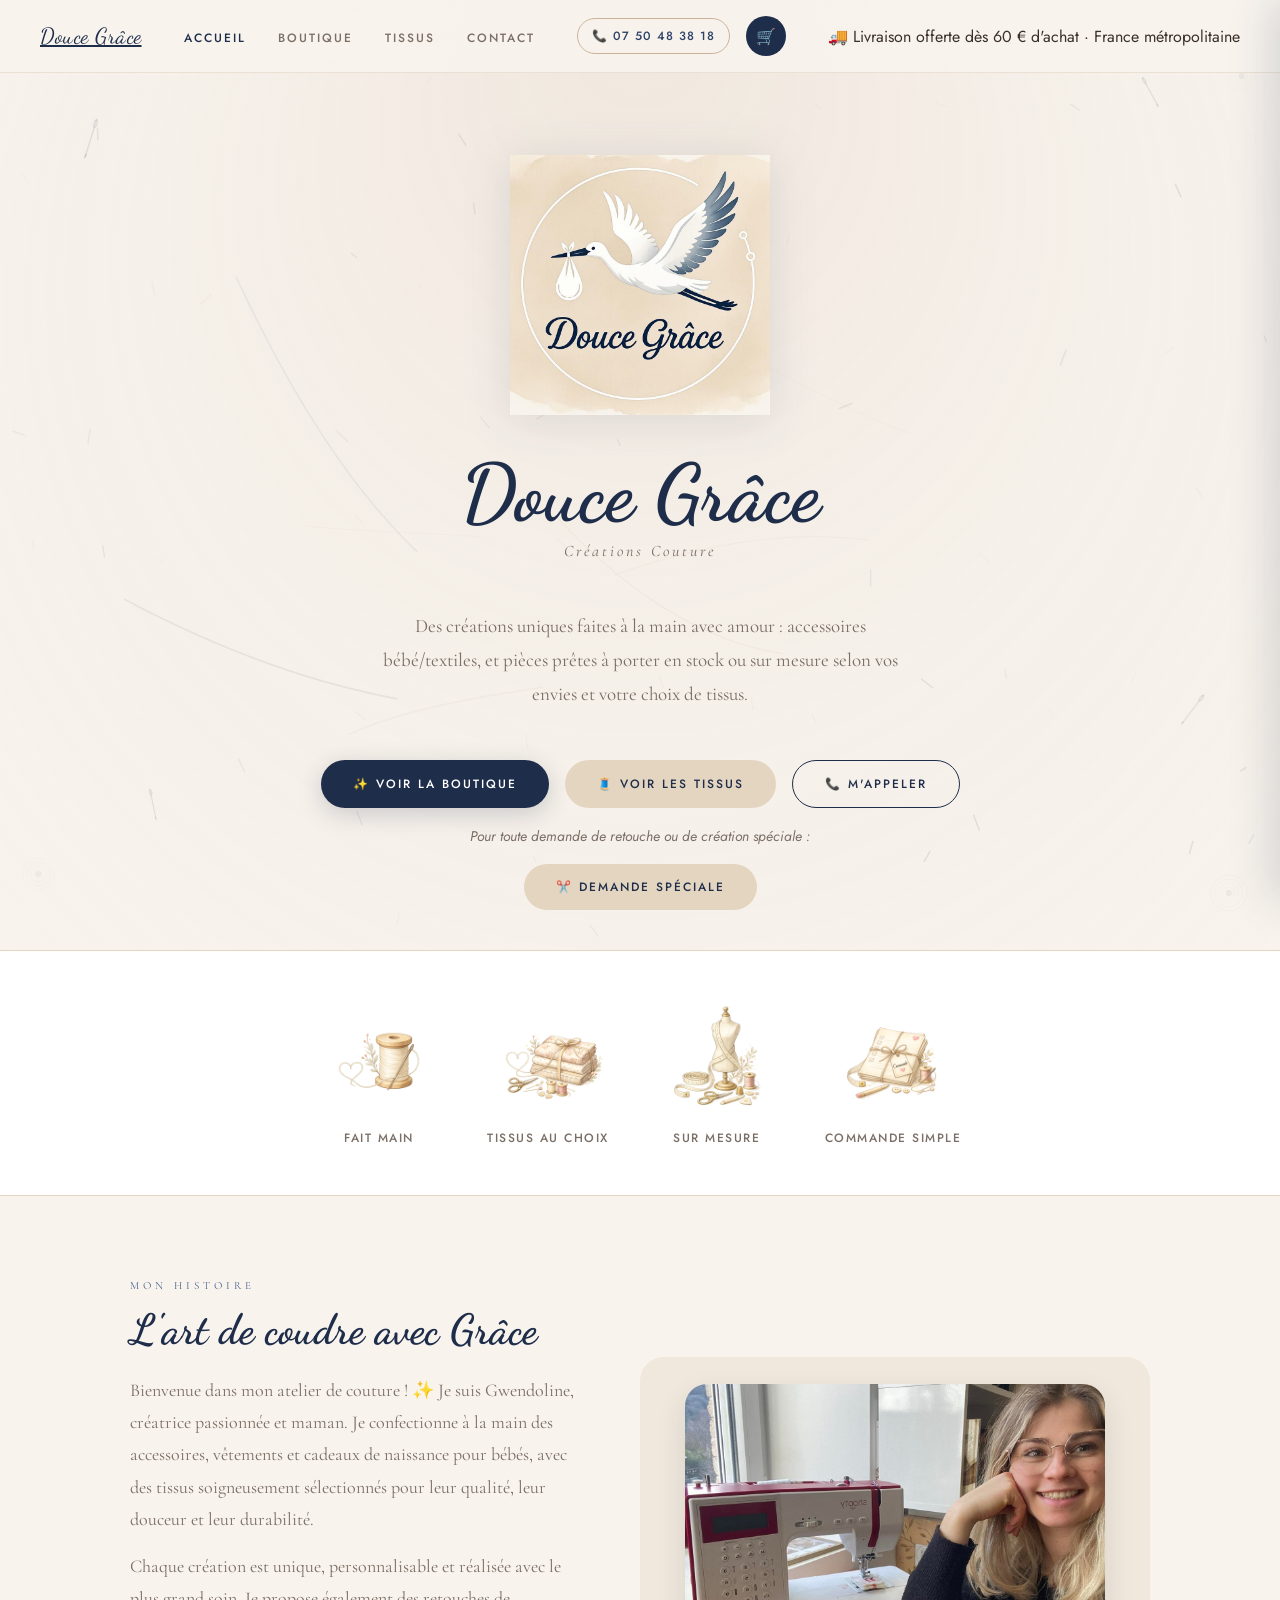
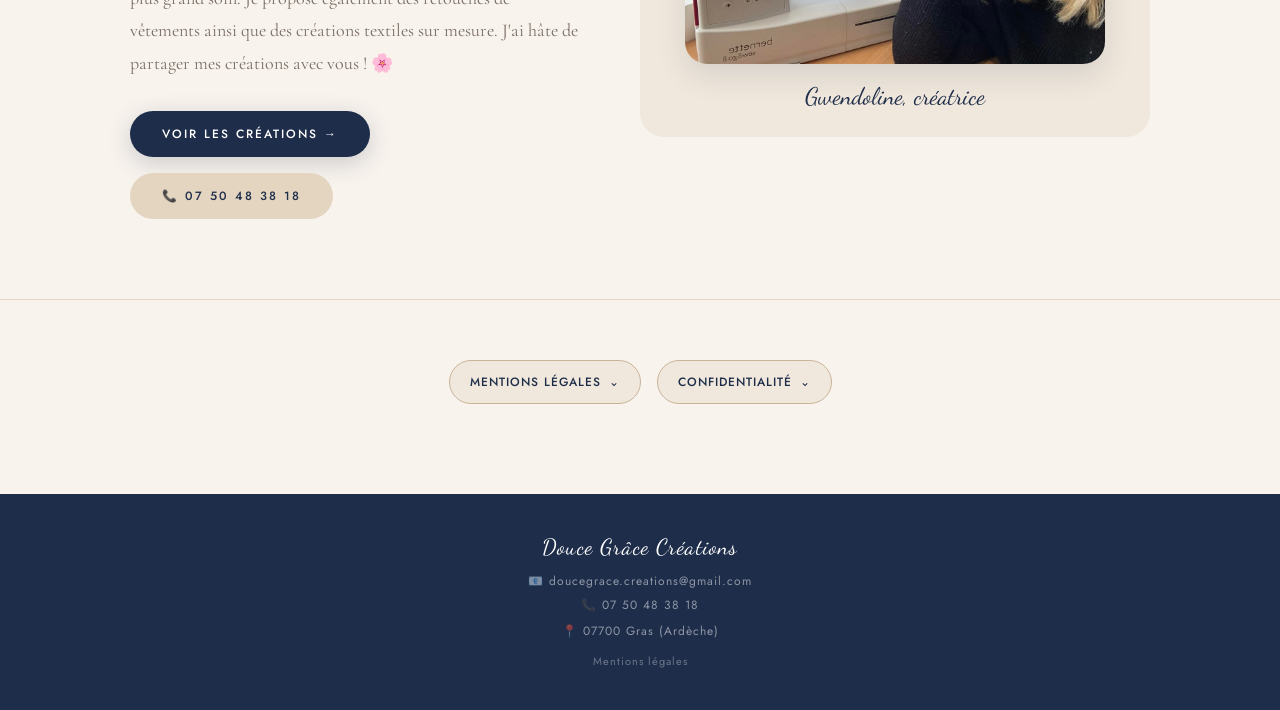
==== index.html @ 49e4adf0 "Sépare le site en trois pages : accueil, boutique et tissus Une page unique empêchait d'avoir une UR" ====
<!DOCTYPE html>
<html lang="fr">
<head>
<meta charset="UTF-8">
<meta name="viewport" content="width=device-width, initial-scale=1.0">
<title>Douce Grâce Créations | Couture, Créations & Retouches</title>
<meta name="description" content="Douce Grâce Créations : accessoires faits main, pièces en stock, créations sur mesure à Gras (Ardèche). Tissus au choix. Commandez en ligne.">
<meta name="robots" content="index, follow">
<meta name="author" content="Douce Grâce Créations">
<meta name="geo.region" content="FR-07">
<meta name="geo.placename" content="Gras">
<link rel="canonical" href="https://jaysolution07.github.io/DouceGrace.fr/">

<!-- Open Graph (partage Facebook / WhatsApp / LinkedIn) -->
<meta property="og:type" content="website">
<meta property="og:site_name" content="Douce Grâce Créations">
<meta property="og:title" content="Douce Grâce Créations | Couture, Créations & Retouches">
<meta property="og:description" content="Douce Grâce Créations : accessoires faits main, pièces en stock, créations sur mesure à Gras (Ardèche). Tissus au choix. Commandez en ligne.">
<meta property="og:url" content="https://jaysolution07.github.io/DouceGrace.fr/">
<meta property="og:image" content="https://jaysolution07.github.io/DouceGrace.fr/og-image.jpg">
<meta property="og:image:type" content="image/jpeg">
<meta property="og:image:width" content="1200">
<meta property="og:image:height" content="630">
<meta property="og:image:alt" content="Douce Grâce Créations, couture faite main en Ardèche">
<meta property="og:locale" content="fr_FR">

<!-- Twitter Cards -->
<meta name="twitter:card" content="summary_large_image">
<meta name="twitter:title" content="Douce Grâce Créations | Couture, Créations & Retouches">
<meta name="twitter:description" content="Douce Grâce Créations : accessoires faits main, pièces en stock, créations sur mesure à Gras (Ardèche). Tissus au choix. Commandez en ligne.">
<meta name="twitter:image" content="https://jaysolution07.github.io/DouceGrace.fr/og-image.jpg">
<meta name="twitter:image:alt" content="Douce Grâce Créations, couture faite main en Ardèche">
<link rel="icon" type="image/svg+xml" href="[data-uri]">
<link rel="apple-touch-icon" href="[data-uri]">
<meta name="theme-color" content="#1e2d4a">
<link rel="preconnect" href="https://fonts.googleapis.com">
<link rel="preconnect" href="https://lh3.googleusercontent.com" crossorigin>
<link rel="dns-prefetch" href="https://script.google.com">
<link href="https://fonts.googleapis.com/css2?family=Cormorant+Garamond:ital,wght@0,300;0,400;0,600;1,300;1,400&family=Dancing+Script:wght@600;700&family=Jost:wght@300;400;500&display=swap" rel="stylesheet">
<link rel="stylesheet" href="assets/site.css">

<!-- Données structurées JSON-LD (référencement Google) -->
<script type="application/ld+json">
{
  "@context": "https://schema.org",
  "@type": ["LocalBusiness", "ClothingStore"],
  "@id": "https://jaysolution07.github.io/DouceGrace.fr/#boutique",
  "name": "Douce Grâce Créations",
  "description": "Boutique de couture à Gras (Ardèche) : bavoirs bébé et accessoires faits main, pièces de couture en stock, créations sur mesure avec tissus au choix.",
  "knowsAbout": ["couture", "bavoirs bébé", "accessoires", "pièces de couture en stock", "créations sur mesure", "tissus au choix"],
  "url": "https://jaysolution07.github.io/DouceGrace.fr/",
  "telephone": "+33750483818",
  "email": "doucegrace.creations@gmail.com",
  "priceRange": "€€",
  "image": "https://jaysolution07.github.io/DouceGrace.fr/dglog.jpg",
  "address": {
    "@type": "PostalAddress",
    "addressLocality": "Gras",
    "postalCode": "07700",
    "addressRegion": "Ardèche",
    "addressCountry": "FR"
  },
  "geo": { "@type": "GeoCoordinates", "latitude": 44.446, "longitude": 4.542 },
  "areaServed": "Ardèche et départements voisins"
}
</script>
<script type="application/ld+json">
{
  "@context": "https://schema.org",
  "@type": "WebSite",
  "name": "Douce Grâce Créations",
  "url": "https://jaysolution07.github.io/DouceGrace.fr/",
  "inLanguage": "fr-FR"
}
</script>
</head>
<body>
<nav id="main-nav">
  <a class="nav-brand" href="index.html">Douce Grâce</a>
  <ul class="nav-links">
    <li><a href="index.html" class="active">Accueil</a></li>
    <li><a href="boutique.html">Boutique</a></li>
    <li><a href="tissus.html">Tissus</a></li>
    <li><a href="index.html#contact">Contact</a></li>
  </ul>
  <div class="nav-right">
    <a href="tel:0750483818" class="nav-tel">📞 07 50 48 38 18</a>
    <button class="cart-btn" onclick="toggleCart()">
      🛒
      <span class="cart-count" id="cart-count">0</span>
    </button>
  </div>
  <div class="ship-info" id="ship-info"></div>
</nav>

<!-- ══════════════════ HOME PAGE ══════════════════ -->

<div class="page active" id="page-home">

  <!-- HERO -->
  <section class="hero">
<canvas id="hero-canvas"></canvas>
    <!-- Logo PNG -->
    <div class="hero-logo">
      <img src="dglog.jpg" alt="Douce Grâce Créations" style="width:clamp(180px,35vw,260px);height:auto;filter:drop-shadow(0 4px 24px rgba(30,45,74,0.12));animation:floatIn 1s 0.2s ease forwards;opacity:0;">
    </div>


    <h1 class="hero-title">Douce Grâce</h1>
    <p class="hero-sub">Créations Couture</p>

    <p class="hero-desc">
      Des créations uniques faites à la main avec amour : accessoires bébé/textiles, et pièces prêtes à porter en stock ou sur mesure selon vos envies et votre choix de tissus.
    </p>

    <div class="hero-cta" style="flex-direction:column;align-items:center;gap:18px;">

  <!-- ligne 1 -->
  <div style="display:flex;gap:16px;flex-wrap:wrap;justify-content:center;">
  <a class="btn btn-primary" href="boutique.html">✨ Voir la boutique</a>
  <a class="btn btn-soft" href="tissus.html">🧵 Voir les tissus</a>
  <a href="tel:0750483818" class="btn btn-outline">📞 M'appeler</a>
</div>

  <!-- ligne 2 -->
  <div style="font-size:14px;color:var(--text-light);font-style:italic;text-align:center;">
    Pour toute demande de retouche ou de création spéciale :
  </div>

  <!-- ligne 3 -->
  <div>
    <button class="btn btn-soft" onclick="openSpecialRequest()">
      ✂️ Demande spéciale
    </button>
  </div>

</div>
  </section>

  <!-- FEATURES -->
  <div class="features-strip reveal">
    <div class="feature-item">
      <img class="feature-icon" src="FM.png" alt="Fait main" loading="lazy">
      <span class="feature-text">Fait main</span>
    </div>
    <div class="feature-item">
      <img class="feature-icon" src="TAC.png" alt="Tissus au choix" loading="lazy">
      <span class="feature-text">Tissus au choix</span>
    </div>
    <div class="feature-item">
      <img class="feature-icon" src="SM.png" alt="Sur mesure" loading="lazy">
      <span class="feature-text">Sur mesure</span>
    </div>
    <div class="feature-item">
      <img class="feature-icon" src="CS.png" alt="Commande simple" loading="lazy">
      <span class="feature-text">Commande simple</span>
    </div>
  </div>

  <!-- ABOUT -->
  <div class="about-section">
    <div class="about-text reveal">
      <p class="section-label">Mon histoire</p>
      <h2>L'art de coudre avec Grâce</h2>
      <p>Bienvenue dans mon atelier de couture ! ✨
Je suis Gwendoline, créatrice passionnée et maman. Je confectionne à la main des accessoires, vêtements et cadeaux de naissance pour bébés, avec des tissus soigneusement sélectionnés pour leur qualité, leur douceur et leur durabilité.</p>
      <p>Chaque création est unique, personnalisable et réalisée avec le plus grand soin. Je propose également des retouches de vêtements ainsi que des créations textiles sur mesure.

J'ai hâte de partager mes créations avec vous ! 🌸</p>
      <div style="margin-top:32px;display:flex;gap:16px;flex-wrap:wrap;">
        <a class="btn btn-primary" href="boutique.html">Voir les créations →</a>
        <a href="tel:0750483818" class="btn btn-soft">📞 07 50 48 38 18</a>
      </div>
    </div>
    <div class="about-visual reveal">
  <div class="about-visual-inner" id="brand-photo-box">
    <img
      src="assets/FB_IMG_1774954852717.jpg"
      alt="Gwendoline, créatrice"
      style="
        width: min(100%, 420px);
        height: clamp(220px, 35vw, 280px);
        object-fit: cover;
        border-radius: 22px;
        box-shadow: 0 12px 30px rgba(30,45,74,0.12);
        display: block;
        margin: 0 auto 18px;
      "
    >
    <p>Gwendoline, créatrice</p>
  </div>
</div>
</div>

  <!-- LEGAL SECTION -->
  <section id="legal" style="padding:60px 40px;background:var(--beige-light);border-top:1px solid var(--beige-mid);">
    <div style="max-width:700px;margin:0 auto;text-align:center;">

      <div style="display:flex;gap:16px;justify-content:center;margin-bottom:30px;flex-wrap:wrap;">
        <button class="legal-toggle" data-target="mentions" style="display:flex;align-items:center;gap:8px;padding:12px 20px;border-radius:30px;border:1px solid var(--beige-dark);background:var(--beige);color:var(--navy);cursor:pointer;font-family:'Jost',sans-serif;font-size:12px;font-weight:500;letter-spacing:1px;text-transform:uppercase;transition:0.3s;">
          Mentions légales <span>⌄</span>
        </button>
        <button class="legal-toggle" data-target="confidentialite" style="display:flex;align-items:center;gap:8px;padding:12px 20px;border-radius:30px;border:1px solid var(--beige-dark);background:var(--beige);color:var(--navy);cursor:pointer;font-family:'Jost',sans-serif;font-size:12px;font-weight:500;letter-spacing:1px;text-transform:uppercase;transition:0.3s;">
          Confidentialité <span>⌄</span>
        </button>
      </div>

      <div id="mentions" style="max-height:0;overflow:hidden;opacity:0;transition:all 0.4s ease;text-align:left;">
        <div style="background:white;border-radius:16px;padding:32px;border:1px solid var(--beige-mid);color:var(--text-light);font-size:14px;line-height:1.8;">
          <h2 style="font-family:'Dancing Script',cursive;font-size:28px;color:var(--navy);margin-bottom:20px;">Mentions légales</h2>
          <p style="margin-bottom:14px;">
  <strong style="color:var(--text);">Éditeur du site :</strong><br>
  JaySolution<br>
  07400 Saint-Martin-sur-Lavezon<br>
  Téléphone : 06 77 71 89 14<br>
 Email :
<a href="mailto:contact@jaysolution.fr" style="color:inherit;text-decoration:none;">
  jaysolution07@gmail.com
</a>
</p>
          <p style="margin-bottom:14px;"><strong style="color:var(--text);">Responsable de la publication :</strong><br>
          Douce Grâce Créations</p>
          <p><strong style="color:var(--text);">Hébergement :</strong><br>
          GitHub Pages — GitHub, Inc.<br>
          88 Colin P Kelly Jr St, San Francisco, CA 94107, USA</p>
        </div>
      </div>

      <div id="confidentialite" style="max-height:0;overflow:hidden;opacity:0;transition:all 0.4s ease;text-align:left;">
        <div style="background:white;border-radius:16px;padding:32px;border:1px solid var(--beige-mid);color:var(--text-light);font-size:14px;line-height:1.8;">
          <h2 style="font-family:'Dancing Script',cursive;font-size:28px;color:var(--navy);margin-bottom:20px;">Confidentialité</h2>
          <p style="margin-bottom:14px;">Les données collectées via le formulaire de commande (nom, téléphone, email, message) sont utilisées uniquement pour répondre aux demandes et traiter les commandes.</p>
          <p style="margin-bottom:14px;">Aucune donnée n'est vendue ou utilisée à des fins commerciales.</p>
          <p style="margin-bottom:14px;">Les informations sont conservées pendant une durée maximale de 12 mois.</p>
          <p style="margin-bottom:14px;">Conformément au RGPD, vous pouvez demander l'accès, la modification ou la suppression de vos données à tout moment en contactant : <a href="mailto:doucegrace.creations@gmail.com" style="color:inherit;text-decoration:none;">
  doucegrace.creations@gmail.com
</a></p>
          <p><strong style="color:var(--text);">Cookies :</strong><br>
          Ce site n'utilise pas de cookies à des fins de suivi ou d'analyse.</p>
        </div>
      </div>

    </div>
  </section>

  <!-- FOOTER -->
  <footer id="contact" style="text-align:center;padding:40px;background:var(--navy);color:rgba(255,255,255,0.5);font-size:12px;letter-spacing:1px;">
    <div style="font-family:'Dancing Script',cursive;font-size:22px;color:white;margin-bottom:12px;">Douce Grâce Créations</div>
    <div style="margin-bottom:8px;display:flex;flex-direction:column;gap:6px;align-items:center;">
  <div>
    📧 <a href="mailto:doucegrace.creations@gmail.com" style="color:inherit;text-decoration:none;word-break:break-word;">
      doucegrace.creations@gmail.com
    </a>
  </div>
  <div>📞 07 50 48 38 18</div>
</div>
<div style="margin-bottom:8px;">📍 07700 Gras (Ardèche)</div>
    <div style="margin-bottom:12px;"></div>
    <div><a href="#legal" style="color:rgba(255,255,255,0.35);text-decoration:none;font-size:11px;">Mentions légales</a></div>
  </footer>
</div>


<!-- ══════════════════ SHOP PAGE ══════════════════ -->

<div class="cart-overlay" id="cart-overlay" onclick="toggleCart()"></div>
<div class="cart-panel" id="cart-panel">
  <div class="cart-head">
    <h3>Mon panier 🛒</h3>
    <button class="cart-close" onclick="toggleCart()">✕</button>
  </div>
  <div class="cart-items" id="cart-items"></div>
  <div class="cart-foot" id="cart-foot" style="display:none;">
    <div class="cart-total">
      <span class="cart-total-label">Total estimé (TTC hors frais de port)</span>
      <span class="cart-total-amount" id="cart-total">0 €</span>
    </div>
    <p class="cart-note">💡 Paiement en ligne sécurisé par carte (ou、Apple Pay, Google Pay). Vous pouvez aussi commander sans paiement et être recontactée.</p>
    <button class="btn btn-primary" style="width:100%;justify-content:center;" onclick="openOrder()">Envoyer ma commande →</button>
  </div>
</div>


<!-- ══════════════════ ORDER MODAL ══════════════════ -->
<div class="modal-overlay" id="order-overlay">
  <div class="modal" id="order-modal-content">
    <button class="close-btn" onclick="closeOrder()">✕</button>
    <div class="modal-logo">
      <img src="dglog.jpg" alt="Douce Grâce" style="width:70px;height:auto;">
    </div>
    <h3>Finaliser ma commande</h3>
    <p class="modal-sub">Paiement sécurisé par carte · Livraison en France métropolitaine</p>

    <div class="modal-order-summary" id="order-summary"></div>

    <div class="form-group">
      <label>Votre prénom & nom</label>
      <input id="order-name" placeholder="Marie Dupont" />
    </div>
    <div class="form-group">
      <label>Téléphone</label>
      <input id="order-phone" placeholder="06 12 34 56 78" />
    </div>
    <div class="form-group">
      <label>Email</label>
      <input id="order-email" type="email" placeholder="marie@email.com" />
    </div>

    <div class="form-group">
      <label>Mode de livraison</label>
      <div class="delivery-choice">
        <label class="delivery-opt" id="opt-home-label">
          <input type="radio" name="delivery-mode" value="home" checked onchange="onDeliveryModeChange()" />
          <span><strong>À domicile</strong><small>Livrée à l'adresse ci-dessous</small></span>
        </label>
        <label class="delivery-opt" id="opt-relay-label">
          <input type="radio" name="delivery-mode" value="relay" onchange="onDeliveryModeChange()" />
          <span><strong>Point relais</strong><small>Retrait en boutique (souvent moins cher)</small></span>
        </label>
      </div>
    </div>

    <div id="relay-block" style="display:none;">
      <div class="form-group">
        <label>Votre code postal <span style="color:var(--text-light);font-weight:400;">(pour chercher les relais)</span></label>
        <div style="display:flex;gap:8px;">
          <input id="relay-zip" placeholder="75011" maxlength="5" style="flex:1;" />
          <button type="button" class="btn btn-outline" onclick="searchRelays()" style="white-space:nowrap;">🔍 Chercher</button>
        </div>
      </div>
      <div id="relay-results"></div>
      <input type="hidden" id="order-relay-name" value="" />
      <input type="hidden" id="order-relay-address" value="" />
    </div>

    <div id="home-block">
      <div class="form-group">
        <label>Adresse de livraison</label>
        <input id="order-address" placeholder="12 rue des Lilas" />
      </div>
      <div class="form-row" style="display:flex;gap:12px;">
        <div class="form-group" style="flex:1;">
          <label>Code postal</label>
          <input id="order-zip" placeholder="07000" />
        </div>
        <div class="form-group" style="flex:2;">
          <label>Ville</label>
          <input id="order-city" placeholder="Gras" />
        </div>
      </div>
    </div>

    <div class="form-group">
      <label>Précisions / mesures / remarques</label>
      <textarea id="order-note" placeholder="Ex : taille 38, hauteur 165cm, livraison souhaitée avant le…"></textarea>
    </div>

    <div class="modal-actions">
      <button class="btn btn-primary" id="send-order-btn" onclick="payWithStripe()">💳 Payer par carte</button>
      <button class="btn btn-outline" onclick="closeOrder()">Annuler</button>
    </div>
    <p style="text-align:center;font-size:11px;color:var(--text-light);margin-top:14px;">
      Paiement 100% sécurisé par Stripe · <a href="javascript:void(0)" onclick="sendOrder()" style="color:var(--text-light);text-decoration:underline;">Je préfère commander sans paiement en ligne</a>
    </p>
  </div>
</div>


<!-- ══════════════════ DETAIL MODAL ══════════════════ -->
<div class="modal-overlay" id="detail-overlay">
  <div class="modal detail-modal" id="detail-content">
    <button class="close-btn" onclick="closeDetail()">✕</button>
  </div>
</div>
<div class="modal-overlay" id="special-overlay">
  <div class="modal" id="special-request-modal-content">
    <button class="close-btn" onclick="closeSpecialRequest()">✕</button>

    <h3>Demande spéciale ✂️</h3>
    <p class="modal-sub">Retouche, création sur mesure, accessoires…</p>

    <div class="form-group">
      <label>Votre nom</label>
      <input id="special-name" placeholder="Marie Dupont">
    </div>

    <div class="form-group">
      <label>Email</label>
      <input id="special-email" type="email" placeholder="marie@email.com">
    </div>
<div class="form-group">
  <label>Téléphone</label>
  <input id="special-phone" placeholder="06 12 34 56 78">
</div>
<div class="form-group">
  <label>Date souhaitée</label>
  <input id="special-date" type="date">
</div>

<div class="form-group">
  <label>Budget estimatif (€)</label>
  <input id="special-budget" placeholder="Ex : 50 à 80 €">
</div>
    <div class="form-group">
      <label>Votre demande</label>
      <textarea id="special-message" placeholder="Expliquez votre besoin..."></textarea>
    </div>

    <div class="form-group">
      <label>Joindre une photo ou document</label>
      <input id="special-file" type="file" accept="image/*,.pdf,.doc,.docx">
    </div>

    <div class="modal-actions">
      <button id="send-special-btn" class="btn btn-primary" onclick="sendSpecialRequest()">
  Envoyer ✉️
</button>
      <button class="btn btn-outline" onclick="closeSpecialRequest()">Annuler</button>
    </div>
  </div>
</div>

<div id="toast" class="toast"></div>
<script src="assets/app.js"></script>
</body>
</html>
---- assets/site.css ----
:root {
  --beige:       #f0e8dc;
  --beige-light: #f8f3ed;
  --beige-mid:   #e4d5c1;
  --beige-dark:  #c9b49a;
  --navy:        #1e2d4a;
  --navy-mid:    #2e4268;
  --navy-light:  #4a6490;
  --white:       #ffffff;
  --text:        #3a3028;
  --text-light:  #7a6e65;
}

*, *::before, *::after { box-sizing: border-box; margin: 0; padding: 0; }
html { scroll-behavior: smooth; }

body {
  font-family: 'Jost', sans-serif;
  background: var(--beige-light);
  color: var(--text);
  overflow-x: hidden;
}

/* ── CHOIX DU MODE DE LIVRAISON ── */
.delivery-choice { display: flex; gap: 10px; }
.delivery-opt {
  flex: 1; display: flex; align-items: flex-start; gap: 8px; cursor: pointer;
  border: 1px solid var(--beige-dark); border-radius: 12px; padding: 12px;
  transition: all .2s; background: #fff;
}
.delivery-opt:hover { border-color: var(--navy-light); }
.delivery-opt:has(input:checked) { border-color: var(--navy); background: var(--beige-light); }
.delivery-opt input { margin-top: 3px; accent-color: var(--navy); }
.delivery-opt span { display: flex; flex-direction: column; }
.delivery-opt strong { font-size: 13px; color: var(--navy); font-weight: 600; }
.delivery-opt small { font-size: 11px; color: var(--text-light); margin-top: 2px; }

/* ── LISTE DES POINTS RELAIS ── */
#relay-block { margin-bottom: 4px; }
.relay-list { display: flex; flex-direction: column; gap: 8px; margin-top: 8px; }
.relay-item {
  display: flex; align-items: center; gap: 10px; cursor: pointer;
  border: 1px solid var(--beige-dark); border-radius: 10px; padding: 11px 13px;
  background: #fff; transition: all .2s;
}
.relay-item:hover { border-color: var(--navy-light); }
.relay-item.selected { border-color: var(--navy); background: var(--beige-light); }
.relay-item input { accent-color: var(--navy); flex-shrink: 0; }
.relay-item .relay-txt { display: flex; flex-direction: column; min-width: 0; }
.relay-item .relay-name { font-size: 13px; font-weight: 600; color: var(--navy); }
.relay-item .relay-addr { font-size: 11px; color: var(--text-light); margin-top: 2px; }
.relay-note {
  font-size: 11px; color: var(--text-light); margin-top: 8px;
  background: var(--beige-light); padding: 9px 12px; border-radius: 8px;
  line-height: 1.5;
}
.relay-manual { margin-top: 10px; }
.relay-manual input {
  width: 100%; padding: 11px 14px; font-size: 13px; font-family: inherit;
  border: 1px solid var(--beige-dark); border-radius: 10px;
  background: #fff; color: var(--text); box-sizing: border-box;
}
.relay-manual input:focus { outline: none; border-color: var(--navy-light); }

/* ── PAGE SYSTEM ── */.page {
  display: none;
  min-height: 100vh;
  flex-direction: column;
}

.page.active {
  display: flex;
}

/* ── NAV ── */
nav {
  position: fixed;
  top: 0; left: 0; right: 0;
  z-index: 500;
  display: flex;
  flex-wrap: wrap;
  align-items: center;
  justify-content: space-between;
  row-gap: 8px;
  padding: 16px 40px;
  background: rgba(248, 243, 237, 0.92);
  backdrop-filter: blur(12px);
  border-bottom: 1px solid rgba(201,180,154,0.3);
  transition: box-shadow 0.3s;
}
nav.scrolled { box-shadow: 0 4px 24px rgba(30,45,74,0.08); }

.nav-brand {
  font-family: 'Dancing Script', cursive;
  font-size: 22px;
  color: var(--navy);
  cursor: pointer;
  letter-spacing: 0.5px;
}

.nav-links {
  display: flex;
  gap: 32px;
  list-style: none;
}
.nav-links a {
  font-size: 12px;
  letter-spacing: 2px;
  text-transform: uppercase;
  font-weight: 500;
  color: var(--text-light);
  text-decoration: none;
  transition: color 0.2s;
  cursor: pointer;
}
.nav-links a:hover { color: var(--navy); }

.nav-right {
  display: flex;
  align-items: center;
  gap: 16px;
}

.nav-tel {
  display: flex;
  align-items: center;
  gap: 6px;
  font-size: 12px;
  font-weight: 500;
  letter-spacing: 1px;
  color: var(--navy-mid);
  text-decoration: none;
  border: 1px solid var(--beige-dark);
  padding: 8px 14px;
  border-radius: 50px;
  transition: all 0.2s;
}
.nav-tel:hover { background: var(--navy); color: white; border-color: var(--navy); }

.cart-btn {
  position: relative;
  background: var(--navy);
  color: white;
  border: none;
  width: 40px; height: 40px;
  border-radius: 50%;
  font-size: 16px;
  cursor: pointer;
  display: flex; align-items: center; justify-content: center;
  transition: transform 0.2s, box-shadow 0.2s;
}
.cart-btn:hover { transform: scale(1.08); box-shadow: 0 4px 16px rgba(30,45,74,0.25); }
.cart-count {
  position: absolute;
  top: -4px; right: -4px;
  background: #c8806a;
  color: white;
  font-size: 9px;
  font-weight: 700;
  width: 18px; height: 18px;
  border-radius: 50%;
  display: flex; align-items: center; justify-content: center;
  display: none;
}
.cart-count.visible { display: flex; }

/* ── HERO ── */
.hero {
  min-height: 75vh;
  display: flex;
  align-items: center;
  justify-content: center;
  flex-direction: column;
  text-align: center;
  padding: 120px 40px 40px;
  position: relative;
  background: var(--beige-light);
  overflow: hidden;
  isolation: isolate;
}
#hero-canvas {
  position: absolute;
  inset: 0;
  width: 100%;
  height: 100%;
  pointer-events: none;
  z-index: 0;
}
.hero > *:not(#hero-canvas) {
  position: relative;
  z-index: 2;
}

/* SVG logo cigogne */
.hero-logo {
  animation: floatIn 1s ease forwards;
  opacity: 0;
  margin-bottom: 32px;
}
@keyframes floatIn {
  from { opacity: 0; transform: translateY(20px); }
  to   { opacity: 1; transform: translateY(0); }
}

.logo-circle {
  animation: floatIn 1s 0.2s ease forwards;
  opacity: 0;
}

.hero-title {
  font-family: 'Dancing Script', cursive;
  font-size: clamp(48px, 8vw, 80px);
  color: var(--navy);
  line-height: 1;
  margin-bottom: 8px;
  animation: floatIn 1s 0.3s ease forwards;
  opacity: 0;
}

.hero-sub {
  font-family: 'Cormorant Garamond', serif;
  font-style: italic;
  font-size: 16px;
  color: var(--text-light);
  letter-spacing: 3px;
  margin-bottom: 48px;
  animation: floatIn 1s 0.5s ease forwards;
  opacity: 0;
}

.hero-desc {
  max-width: 520px;
  font-family: 'Cormorant Garamond', serif;
  font-size: 19px;
  line-height: 1.8;
  color: var(--text-light);
  margin-bottom: 48px;
  animation: floatIn 1s 0.7s ease forwards;
  opacity: 0;
}

.hero-cta {
  display: flex;
  gap: 16px;
  flex-wrap: wrap;
  justify-content: center;
  animation: floatIn 1s 0.9s ease forwards;
  opacity: 0;
}

/* ── BUTTONS ── */
.btn {
  display: inline-flex;
  align-items: center;
  gap: 8px;
  padding: 14px 32px;
  border-radius: 50px;
  font-family: 'Jost', sans-serif;
  font-size: 12px;
  font-weight: 500;
  letter-spacing: 2px;
  text-transform: uppercase;
  cursor: pointer;
  transition: all 0.3s;
  border: none;
  text-decoration: none;
}
.btn-primary {
  background: var(--navy);
  color: white;
  box-shadow: 0 6px 24px rgba(30,45,74,0.2);
}
.btn-primary:hover { background: var(--navy-mid); transform: translateY(-2px); box-shadow: 0 10px 32px rgba(30,45,74,0.3); }
.btn-outline {
  background: transparent;
  color: var(--navy);
  border: 1.5px solid var(--navy);
}
.btn-outline:hover { background: var(--navy); color: white; transform: translateY(-2px); }
.btn-soft {
  background: var(--beige-mid);
  color: var(--navy);
  border: none;
}
.btn-soft:hover { background: var(--beige-dark); transform: translateY(-2px); }

/* ── DIVIDER ── */
.divider {
  display: flex;
  align-items: center;
  gap: 16px;
  max-width: 400px;
  margin: 0 auto 60px;
  color: var(--beige-dark);
}
.divider::before, .divider::after {
  content: "";
  flex: 1;
  height: 1px;
  background: var(--beige-dark);
}
.divider-icon { font-size: 18px; }

/* ── SHOP PAGE ── */
.shop-header {
  padding: 100px 40px 40px;
  background: var(--beige-light);
  text-align: center;
  border-bottom: 1px solid var(--beige-mid);
}

.shop-title {
  font-family: 'Dancing Script', cursive;
  font-size: 42px;
  color: var(--navy);
  margin-bottom: 8px;
}

.shop-sub {
  font-family: 'Cormorant Garamond', serif;
  font-style: italic;
  font-size: 16px;
  color: var(--text-light);
  margin-bottom: 14px;
}

.shop-text {
  max-width: 720px;
  margin: 0 auto 30px;
  font-size: 15px;
  line-height: 1.75;
  color: var(--text-light);
}

/* search + filters */
.shop-controls {
  max-width: 900px;
  margin: 0 auto;
  display: flex;
  flex-wrap: wrap;
  gap: 12px;
  justify-content: center;
  align-items: center;
}

.search-wrap {
  position: relative;
  flex: 1;
  min-width: 220px;
  max-width: 340px;
}
.search-wrap input {
  width: 100%;
  padding: 12px 20px 12px 42px;
  border-radius: 50px;
  border: 1.5px solid var(--beige-mid);
  background: white;
  font-family: 'Jost', sans-serif;
  font-size: 13px;
  color: var(--text);
  outline: none;
  transition: border-color 0.2s;
}
.search-wrap input:focus { border-color: var(--navy-light); }
.search-wrap::before {
  content: "🔍";
  position: absolute;
  left: 14px;
  top: 50%;
  transform: translateY(-50%);
  font-size: 14px;
}

/* menu déroulant des catégories (remplace les anciennes bulles) */
.cat-select-wrap {
  position: relative;
  flex: 0 1 auto;
}
.cat-select {
  appearance: none;
  -webkit-appearance: none;
  -moz-appearance: none;
  width: 100%;
  min-width: 230px;
  padding: 11px 42px 11px 20px;
  border-radius: 50px;
  border: 1.5px solid var(--beige-mid);
  background: white;
  font-family: 'Jost', sans-serif;
  font-size: 12px;
  font-weight: 500;
  letter-spacing: 1px;
  text-transform: uppercase;
  color: var(--navy);
  cursor: pointer;
  outline: none;
  transition: border-color 0.2s, box-shadow 0.2s;
}
.cat-select:hover,
.cat-select:focus {
  border-color: var(--navy-light);
  box-shadow: 0 0 0 3px rgba(74, 100, 144, 0.08);
}
.cat-select-arrow {
  position: absolute;
  right: 18px;
  top: 50%;
  transform: translateY(-50%);
  font-size: 11px;
  color: var(--navy);
  pointer-events: none;
}

/* products grid */
.products-grid {
  display: grid;
  grid-template-columns: repeat(auto-fill, minmax(280px, 1fr));
  gap: 28px;
  max-width: 1200px;
  margin: 0 auto;
  padding: 48px 40px 80px;
}
#products-grid,
#fabrics-grid {
  flex: 1;
  align-content: start;
}
.product-card {
  background: white;
  border-radius: 16px;
  overflow: hidden;
  border: 1px solid var(--beige-mid);
  transition: all 0.35s cubic-bezier(0.25, 0.46, 0.45, 0.94);
  cursor: pointer;
}
.product-card:hover {
  transform: translateY(-6px);
  box-shadow: 0 20px 50px rgba(30,45,74,0.12);
  border-color: var(--beige-dark);
}

.product-img {
  width: 100%;
  height: 240px;
  background: var(--beige);
  display: flex;
  align-items: center;
  justify-content: center;
  position: relative;
  overflow: hidden;
}
.product-img img {
  width: 100%;
  height: 100%;
  object-fit: cover;
  transition: transform 0.5s ease;
}
.product-card:hover .product-img img { transform: scale(1.05); }

.product-img-placeholder {
  font-size: 48px;
  color: var(--beige-dark);
  text-align: center;
}

.product-badge {
  position: absolute;
  top: 12px; left: 12px;
  background: var(--navy);
  color: white;
  font-size: 10px;
  font-weight: 500;
  letter-spacing: 1.5px;
  text-transform: uppercase;
  padding: 4px 10px;
  border-radius: 50px;
}
.product-badge.custom { background: #c8806a; }

.product-info { padding: 20px; }
.product-cat {
  font-size: 10px;
  letter-spacing: 2px;
  text-transform: uppercase;
  color: var(--text-light);
  margin-bottom: 6px;
}
.product-name {
  font-family: 'Cormorant Garamond', serif;
  font-size: 20px;
  font-weight: 600;
  color: var(--navy);
  margin: 0 0 6px;
  line-height: 1.2;
}
.product-desc {
  font-size: 13px;
  font-weight: 300;
  color: var(--text-light);
  line-height: 1.6;
  margin-bottom: 14px;
}
.product-price {
  font-family: 'Cormorant Garamond', serif;
  font-size: 24px;
  font-weight: 600;
  color: var(--navy);
  margin-bottom: 14px;
}

.product-actions { display: flex; gap: 8px; }
.product-actions .btn {
  flex: 1;
  justify-content: center;
  font-size: 11px;
  padding: 10px 12px;
}

/* fabric swatches */
.fabric-section { margin-bottom: 14px; }
.fabric-label {
  font-size: 10px;
  letter-spacing: 2px;
  text-transform: uppercase;
  color: var(--text-light);
  margin-bottom: 8px;
}
.fabric-swatches {
  display: flex;
  gap: 6px;
  flex-wrap: wrap;
}
.swatch {
  width: 26px; height: 26px;
  border-radius: 50%;
  border: 2px solid transparent;
  cursor: pointer;
  transition: transform 0.2s, border-color 0.2s;
  position: relative;
}
.swatch:hover { transform: scale(1.15); }
.swatch.selected { border-color: var(--navy); }
.swatch[title]::after {
  content: attr(title);
  position: absolute;
  bottom: 32px; left: 50%;
  transform: translateX(-50%);
  background: var(--navy);
  color: white;
  font-size: 10px;
  padding: 3px 8px;
  border-radius: 4px;
  white-space: nowrap;
  opacity: 0;
  pointer-events: none;
  transition: opacity 0.2s;
}
.swatch:hover::after { opacity: 1; }

/* ── CART PANEL ── */
.cart-overlay {
  display: none;
  position: fixed;
  inset: 0;
  background: rgba(30,45,74,0.4);
  backdrop-filter: blur(4px);
  z-index: 800;
}
.cart-overlay.active { display: block; }

.cart-panel {
  position: fixed;
  top: 0; right: -420px;
  width: 420px;
  height: 100vh;
  background: white;
  z-index: 900;
  display: flex;
  flex-direction: column;
  transition: right 0.4s cubic-bezier(0.25, 0.46, 0.45, 0.94);
  box-shadow: -10px 0 40px rgba(30,45,74,0.15);
}
.cart-panel.active { right: 0; }

.cart-head {
  padding: 28px 28px 20px;
  border-bottom: 1px solid var(--beige-mid);
  display: flex;
  justify-content: space-between;
  align-items: center;
}
.cart-head h2,
.cart-head h3 {
  font-family: 'Dancing Script', cursive;
  font-size: 26px;
  color: var(--navy);
}
.cart-close {
  background: var(--beige);
  border: none;
  width: 34px; height: 34px;
  border-radius: 50%;
  font-size: 16px;
  cursor: pointer;
  display: flex; align-items: center; justify-content: center;
  color: var(--text-light);
  transition: background 0.2s;
}
.cart-close:hover { background: var(--beige-mid); }

.cart-items {
  flex: 1;
  overflow-y: auto;
  padding: 20px 28px;
}

.cart-empty {
  text-align: center;
  padding: 60px 0;
  color: var(--text-light);
}
.cart-empty-icon { font-size: 48px; margin-bottom: 16px; }
.cart-empty p {
  font-family: 'Cormorant Garamond', serif;
  font-style: italic;
  font-size: 18px;
}

.cart-item {
  display: flex;
  gap: 14px;
  padding: 16px 0;
  border-bottom: 1px solid var(--beige-light);
  align-items: flex-start;
}
.cart-item-img {
  width: 70px; height: 70px;
  border-radius: 10px;
  background: var(--beige);
  flex-shrink: 0;
  overflow: hidden;
  display: flex; align-items: center; justify-content: center;
  font-size: 24px;
}
.cart-item-img img { width: 100%; height: 100%; object-fit: cover; }
.cart-item-info { flex: 1; }
.cart-item-name {
  font-family: 'Cormorant Garamond', serif;
  font-size: 16px;
  font-weight: 600;
  color: var(--navy);
  margin-bottom: 4px;
}
.cart-item-detail {
  font-size: 11px;
  color: var(--text-light);
  margin-bottom: 8px;
}
.cart-item-qty {
  display: flex;
  align-items: center;
  gap: 10px;
}
.qty-btn {
  width: 24px; height: 24px;
  border: 1px solid var(--beige-mid);
  background: white;
  border-radius: 50%;
  font-size: 14px;
  cursor: pointer;
  display: flex; align-items: center; justify-content: center;
  transition: background 0.2s;
  color: var(--navy);
}
.qty-btn:hover { background: var(--beige); }
.qty-val { font-size: 14px; font-weight: 500; min-width: 20px; text-align: center; }
.cart-item-price {
  font-family: 'Cormorant Garamond', serif;
  font-size: 18px;
  font-weight: 600;
  color: var(--navy);
  white-space: nowrap;
}
.cart-item-remove {
  background: none; border: none; cursor: pointer;
  color: #c8806a; font-size: 16px; padding: 4px;
  transition: transform 0.2s;
}
.cart-item-remove:hover { transform: scale(1.2); }

.cart-foot {
  padding: 20px 28px 28px;
  border-top: 1px solid var(--beige-mid);
}
.cart-total {
  display: flex;
  justify-content: space-between;
  align-items: center;
  margin-bottom: 16px;
}
.cart-total-label {
  font-size: 12px;
  letter-spacing: 2px;
  text-transform: uppercase;
  color: var(--text-light);
}
.cart-total-amount {
  font-family: 'Cormorant Garamond', serif;
  font-size: 28px;
  font-weight: 600;
  color: var(--navy);
}

.cart-note {
  font-size: 12px;
  color: var(--text-light);
  margin-bottom: 16px;
  line-height: 1.5;
  font-style: italic;
}

/* ── ORDER MODAL ── */
.modal-overlay {
  display: none;
  position: fixed;
  inset: 0;
  background: rgba(30,45,74,0.5);
  backdrop-filter: blur(8px);
  z-index: 1000;
  align-items: center;
  justify-content: center;
  padding: 20px;
}
.modal-overlay.active { display: flex; }

.modal {
  background: white;
  border-radius: 24px;
  padding: 44px;
  width: 100%;
  max-width: 480px;
  position: relative;
  box-shadow: 0 40px 80px rgba(30,45,74,0.2);
  max-height: 90vh;
  overflow-y: auto;
}

.modal-logo {
  text-align: center;
  margin-bottom: 24px;
}
.modal h2,
.modal h3 {
  font-family: 'Dancing Script', cursive;
  font-size: 30px;
  color: var(--navy);
  text-align: center;
  margin-bottom: 6px;
}
.modal-sub {
  text-align: center;
  font-size: 13px;
  color: var(--text-light);
  margin-bottom: 28px;
  font-style: italic;
  font-family: 'Cormorant Garamond', serif;
}

.form-group { margin-bottom: 16px; }
.form-group label {
  display: block;
  font-size: 10px;
  letter-spacing: 2px;
  text-transform: uppercase;
  color: var(--text-light);
  margin-bottom: 6px;
}
.form-group input, .form-group textarea, .form-group select {
  width: 100%;
  padding: 12px 16px;
  border: 1.5px solid var(--beige-mid);
  border-radius: 10px;
  font-family: 'Jost', sans-serif;
  font-size: 14px;
  color: var(--text);
  background: var(--beige-light);
  outline: none;
  transition: border-color 0.2s;
}
.form-group input:focus, .form-group textarea:focus { border-color: var(--navy-light); }
.form-group textarea { height: 100px; resize: vertical; }

.modal-order-summary {
  background: var(--beige-light);
  border-radius: 12px;
  padding: 16px;
  margin-bottom: 20px;
}
.modal-order-summary h4 {
  font-size: 11px;
  letter-spacing: 2px;
  text-transform: uppercase;
  color: var(--text-light);
  margin-bottom: 12px;
}
.modal-order-item {
  display: flex;
  justify-content: space-between;
  font-size: 13px;
  padding: 4px 0;
  color: var(--text);
}
.modal-order-total {
  border-top: 1px solid var(--beige-mid);
  margin-top: 10px;
  padding-top: 10px;
  display: flex;
  justify-content: space-between;
  font-weight: 600;
  font-size: 15px;
  color: var(--navy);
}

.modal-actions { display: flex; gap: 12px; margin-top: 24px; }
.modal-actions .btn { flex: 1; justify-content: center; }

.close-btn {
  position: absolute;
  top: 16px; right: 16px;
  background: var(--beige);
  border: none;
  width: 32px; height: 32px;
  border-radius: 50%;
  font-size: 16px;
  cursor: pointer;
  display: flex; align-items: center; justify-content: center;
  color: var(--text-light);
  transition: background 0.2s;
}
.close-btn:hover { background: var(--beige-mid); }

/* ── DETAIL MODAL ── */
.detail-modal {
  max-width: 700px;
  display: flex;
  gap: 32px;
}
.detail-img {
  width: 280px;
  flex-shrink: 0;
  border-radius: 16px;
  overflow: hidden;
  background: var(--beige);
  display: flex; align-items: center; justify-content: center;
  min-height: 280px;
  font-size: 60px;
}
.detail-img img { width: 100%; height: 100%; object-fit: cover; }
.product-badge.photos{left:auto;right:12px;background:#2e4268}
.detail-gallery{width:100%;display:flex;flex-direction:column;gap:12px}
.detail-gallery-main{width:100%;height:240px;border-radius:12px;overflow:hidden;background:var(--beige);display:flex;align-items:center;justify-content:center}
.detail-gallery-main img{width:100%;height:100%;object-fit:cover}
.detail-thumbs{display:flex;gap:8px;justify-content:center;flex-wrap:wrap;margin-top:4px}
.detail-thumbs img{width:52px;height:52px;object-fit:cover;border-radius:10px;cursor:pointer;border:2px solid transparent;opacity:.7;transition:border-color .2s,opacity .2s}
.detail-thumbs img.active{border-color:#d9a05b;opacity:1}
.detail-thumbs img:hover{opacity:1}
.detail-info { flex: 1; padding-top: 4px; }
.detail-info .product-cat { margin-bottom: 8px; }
.detail-info .product-name { font-size: 26px; margin-bottom: 10px; }
.detail-info .product-desc { margin-bottom: 16px; }
.detail-info .product-price { margin-bottom: 20px; }

/* ── SUCCESS STATE ── */
.success-state {
  text-align: center;
  padding: 40px 0;
}
.success-icon { font-size: 56px; margin-bottom: 16px; }
.success-state h3 {
  font-family: 'Dancing Script', cursive;
  font-size: 28px;
  color: var(--navy);
  margin-bottom: 10px;
}
.success-state p { font-size: 14px; color: var(--text-light); line-height: 1.6; }

/* ── REVEAL ── */
.reveal { opacity: 0; transform: translateY(20px); transition: opacity 0.6s ease, transform 0.6s ease; }
.reveal.visible { opacity: 1; transform: none; }

/* ── RESPONSIVE ── */
@media (max-width: 768px) {
  nav { padding: 14px 20px; }
  .nav-links { display: none; }
  .hero { padding: 100px 24px 60px; }
  .products-grid { grid-template-columns: repeat(auto-fill, minmax(240px, 1fr)); padding: 32px 20px; }
  .cart-panel { width: 100%; right: -100%; }
  .detail-modal { flex-direction: column; }
  .detail-img { width: 100%; height: 220px; }
  .shop-header { padding: 90px 20px 32px; }
  .modal { padding: 28px 20px; }
}

.no-results {
  text-align: center;
  padding: 80px 0;
  color: var(--text-light);
  grid-column: 1 / -1;
  font-family: 'Cormorant Garamond', serif;
  font-style: italic;
  font-size: 20px;
}

/* ── FEATURES STRIP (hero) ── */
.features-strip {
  display: flex;
  justify-content: center;
  gap: 48px;
  padding: 48px 40px;
  background: white;
  border-top: 1px solid var(--beige-mid);
  border-bottom: 1px solid var(--beige-mid);
  flex-wrap: wrap;
}
.feature-item {
  text-align: center;
  display: flex;
  flex-direction: column;
  align-items: center;
  gap: 10px;
}
.feature-icon { width: 120px; height: 120px; object-fit: contain; display: block; margin: 0 auto; }
.feature-text {
  font-size: 12px;
  font-weight: 500;
  letter-spacing: 1.5px;
  text-transform: uppercase;
  color: var(--text-light);
}

/* ── ABOUT (hero page) ── */
.about-section {
  display: grid;
  grid-template-columns: 1fr 1fr;
  gap: 0;
  max-width: 1100px;
  margin: 0 auto;
  padding: 80px 40px;
  align-items: center;
}
.about-text { padding-right: 60px; }
.about-text .section-label {
  font-size: 11px;
  letter-spacing: 4px;
  text-transform: uppercase;
  color: var(--navy-light);
  margin-bottom: 12px;
}
.about-text h2 {
  font-family: 'Dancing Script', cursive;
  font-size: 42px;
  color: var(--navy);
  margin-bottom: 20px;
  line-height: 1.1;
}
.about-text p {
  font-family: 'Cormorant Garamond', serif;
  font-size: 18px;
  line-height: 1.8;
  color: var(--text-light);
  margin-bottom: 14px;
}
.about-visual {
  background: var(--beige);
  border-radius: 24px;
  height: 380px;
  display: flex;
  align-items: center;
  justify-content: center;
  position: relative;
  overflow: hidden;
  padding: 24px;
}
.about-visual-inner { text-align: center; }
.about-visual-icon { font-size: 80px; margin-bottom: 16px; display: block; }
.about-visual p {
  font-family: 'Dancing Script', cursive;
  font-size: 24px;
  color: var(--navy);
}

@media (max-width: 768px) {
  .about-section { grid-template-columns: 1fr; }
  .about-text { padding-right: 0; margin-bottom: 32px; }
  .features-strip { gap: 24px; }
}
.skeleton-box,
.skeleton-line {
  background: linear-gradient(
    90deg,
    #f0e8dc 25%,
    #f8f3ed 50%,
    #f0e8dc 75%
  );
  background-size: 200% 100%;
  animation: skeleton-loading 1.2s infinite linear;
  border-radius: 12px;
}

.skeleton-line {
  display: block;
}

@keyframes skeleton-loading {
  from { background-position: 200% 0; }
  to { background-position: -200% 0; }
}
/* ══════════════════════════════════
   RESPONSIVE PREMIUM MOBILE + TABLETTE
══════════════════════════════════ */
@media (max-width: 1024px) {
  nav {
    padding: 14px 18px;
    gap: 12px;
  }

  .nav-brand {
    font-size: 18px;
  }

  .nav-right {
    gap: 10px;
  }

  .nav-tel {
    font-size: 11px;
    padding: 8px 12px;
  }

  .hero {
    padding: 100px 20px 50px;
  }

  .hero-title {
    font-size: clamp(38px, 8vw, 62px);
  }

  .hero-sub {
    font-size: 14px;
    letter-spacing: 2px;
  }

  .hero-desc {
    font-size: 17px;
    line-height: 1.7;
  }

  .about-section {
    grid-template-columns: 1fr;
    gap: 30px;
    padding: 60px 20px;
  }

  .about-text {
    padding-right: 0;
  }

  .about-visual {
    height: 260px;
  }

  .products-grid {
    grid-template-columns: repeat(2, 1fr);
    gap: 18px;
    padding: 30px 20px 60px;
  }

  .detail-modal {
    flex-direction: column;
    max-width: 95vw;
  }

  .detail-img {
    width: 100%;
    min-height: 220px;
  }

  .cart-panel {
    width: min(420px, 100vw);
  }

  #legal {
    padding: 50px 20px !important;
  }
}

@media (max-width: 768px) {
  .nav-links {
    display: none;
  }

  .nav-tel {
    display: none;
  }

  .hero-cta,
  .modal-actions,
  .product-actions {
    flex-direction: column;
  }

  .hero-cta .btn,
.modal-actions .btn,
.product-actions .btn {
  width: 100%;
  justify-content: center;
  text-align: center;
}

  .products-grid {
    grid-template-columns: 1fr;
  }

  .product-img {
    height: 220px;
  }

  .shop-header {
    padding: 85px 16px 24px;
  }

  .shop-title {
    font-size: 34px;
  }

  .shop-sub {
    font-size: 14px;
  }

  .search-wrap {
    min-width: 100%;
    max-width: 100%;
  }

  .cat-select-wrap {
    flex: 1 1 100%;
    max-width: 100%;
  }

  .cat-select {
    min-width: 0;
  }

  .modal {
    padding: 22px 16px;
    border-radius: 18px;
  }

  .cart-items,
  .cart-foot,
  .cart-head {
    padding-left: 16px;
    padding-right: 16px;
  }

  footer {
    padding: 30px 16px !important;
    font-size: 11px !important;
    line-height: 1.8;
  }
}

@media (max-width: 480px) {
  .hero-title {
    font-size: 42px;
  }

  .hero-desc {
    font-size: 16px;
  }

  .btn {
    padding: 12px 18px;
    font-size: 11px;
    letter-spacing: 1px;
  }

  .about-text h2 {
    font-size: 34px;
  }

  .about-text p {
    font-size: 17px;
  }

  .cart-panel {
    width: 100vw;
  }

  .cart-total-amount {
    font-size: 22px;
  }

  .detail-info .product-name {
    font-size: 22px;
  }

  .detail-info .product-price {
    font-size: 22px;
  }
#brand-photo-box img {
    width: min(100%, 280px) !important;
    height: 190px !important;
  }
  #fabrics-grid {
  grid-template-columns: 1fr 1fr;
  gap: 12px;
  padding: 20px 12px 40px;
}

#fabrics-grid .product-img {
  aspect-ratio: 1 / 1;
  height: auto;
}
#fabrics-grid .product-img img {
  width: 100%;
  height: 100%;
  object-fit: cover;
  image-rendering: auto;
  transform: translateZ(0);
}
#fabrics-grid .product-name {
  font-size: 16px;
}

#fabrics-grid .product-desc {
  font-size: 12px;
  line-height: 1.4;
}
}
/* ── HERO FOND TEXTILE LUXE ── */
.hero {
  position: relative;
  isolation: isolate;
}

/* hero bg handled by canvas */
  50% { opacity: 1; }
}
/* ── INFO LIVRAISON (sous le bandeau Douce Grâce, toujours visible) ── */
.ship-info {
  flex-basis: 100%;
  text-align: center;
  font-size: 11.5px;
  letter-spacing: 0.4px;
  padding: 7px 14px;
  border-radius: 8px;
  color: var(--navy-mid);
  background: var(--beige);
  border: 1px solid var(--beige-dark);
  display: none;
}
.ship-info.show { display: block; }
.ship-info.free { background: #e6f2ec; border-color: #bfdcc9; color: #2e6b4f; font-weight: 600; }
body.ship-info-on .hero { padding-top: 155px; }
body.ship-info-on .shop-header { padding-top: 135px; }
@media (max-width: 768px) {
  body.ship-info-on .hero { padding-top: 140px; }
  body.ship-info-on .shop-header { padding-top: 120px; }
}

.toast {
  position: fixed;
  bottom: 20px;
  right: 20px;
  background: var(--navy);
  color: white;
  padding: 14px 18px;
  border-radius: 14px;
  box-shadow: 0 12px 30px rgba(30,45,74,0.18);
  font-size: 13px;
  z-index: 3000;
  opacity: 0;
  transform: translateY(15px);
  pointer-events: none;
  transition: all 0.35s ease;
}

.toast.show {
  opacity: 1;
  transform: translateY(0);
}

/* ── pages multiples ── */
.shop-title { margin: 0 0 8px; }
.nav-links a.active { color: var(--navy); }
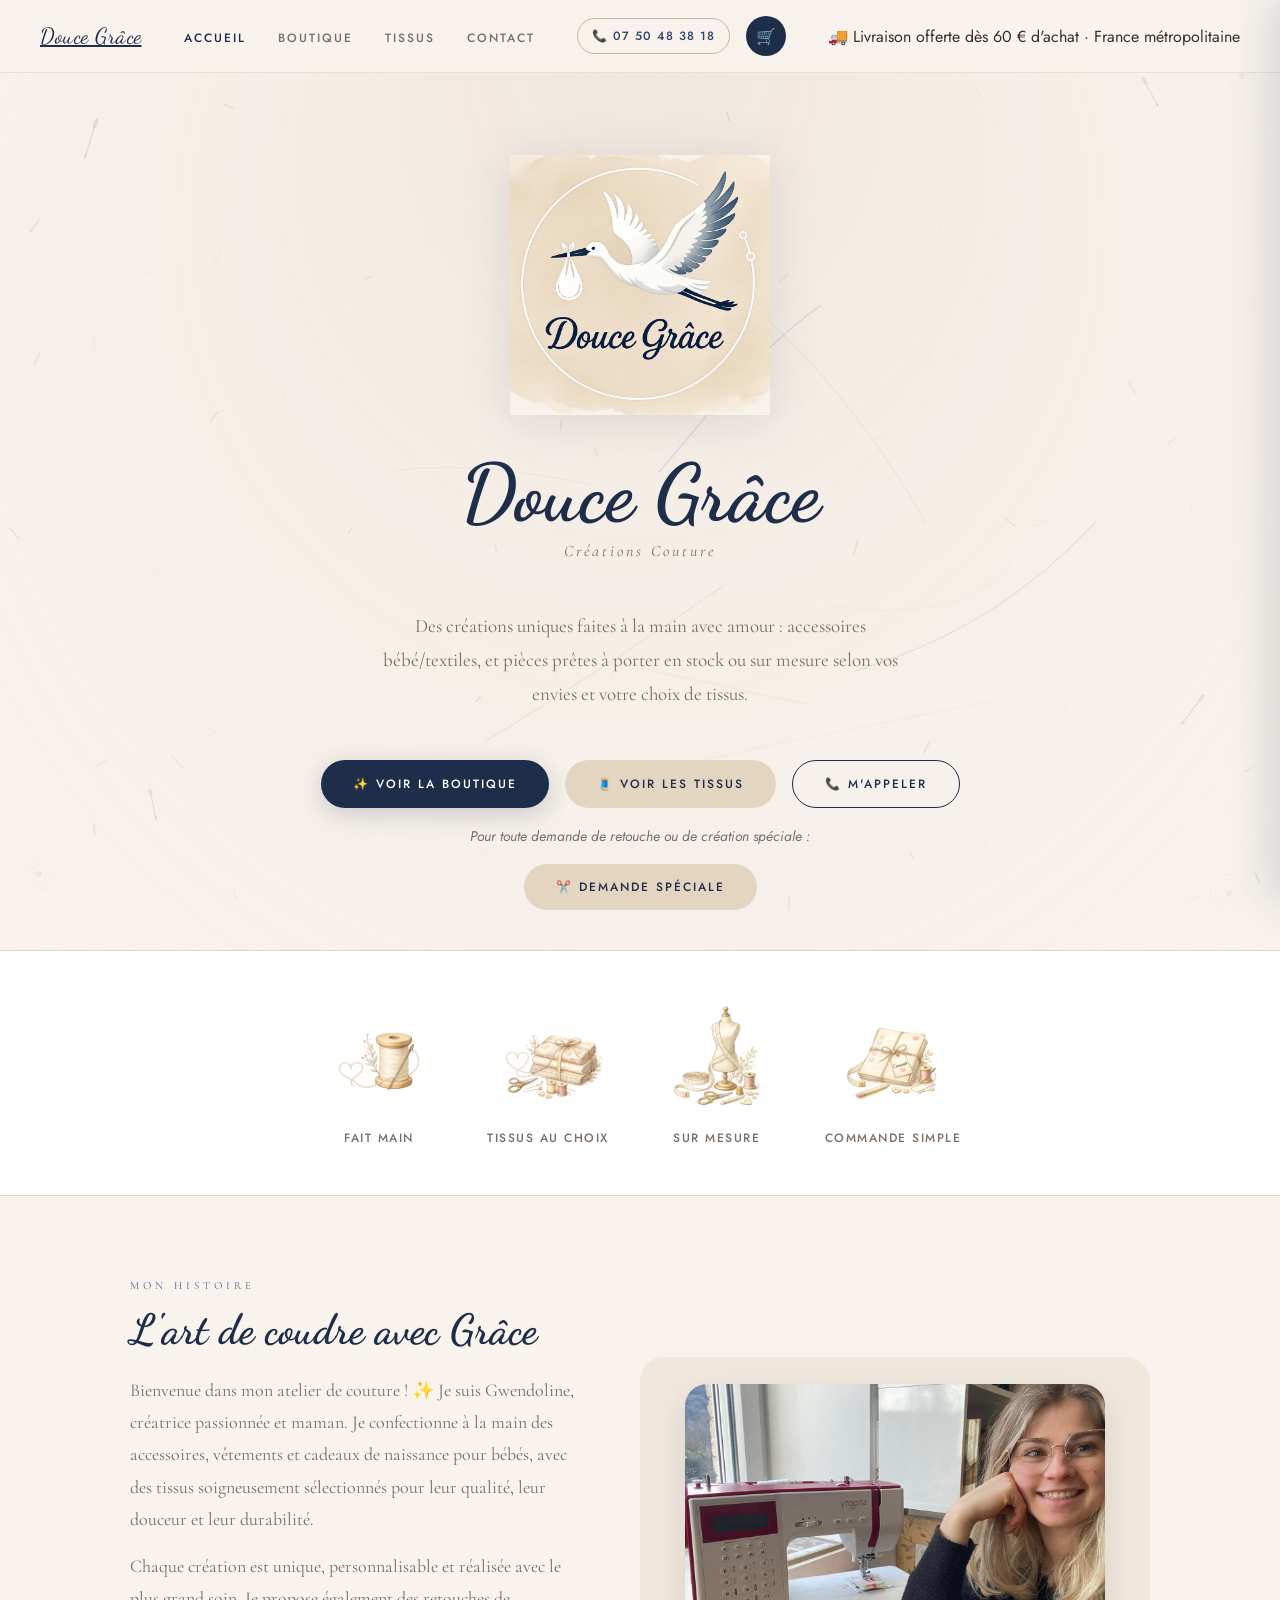
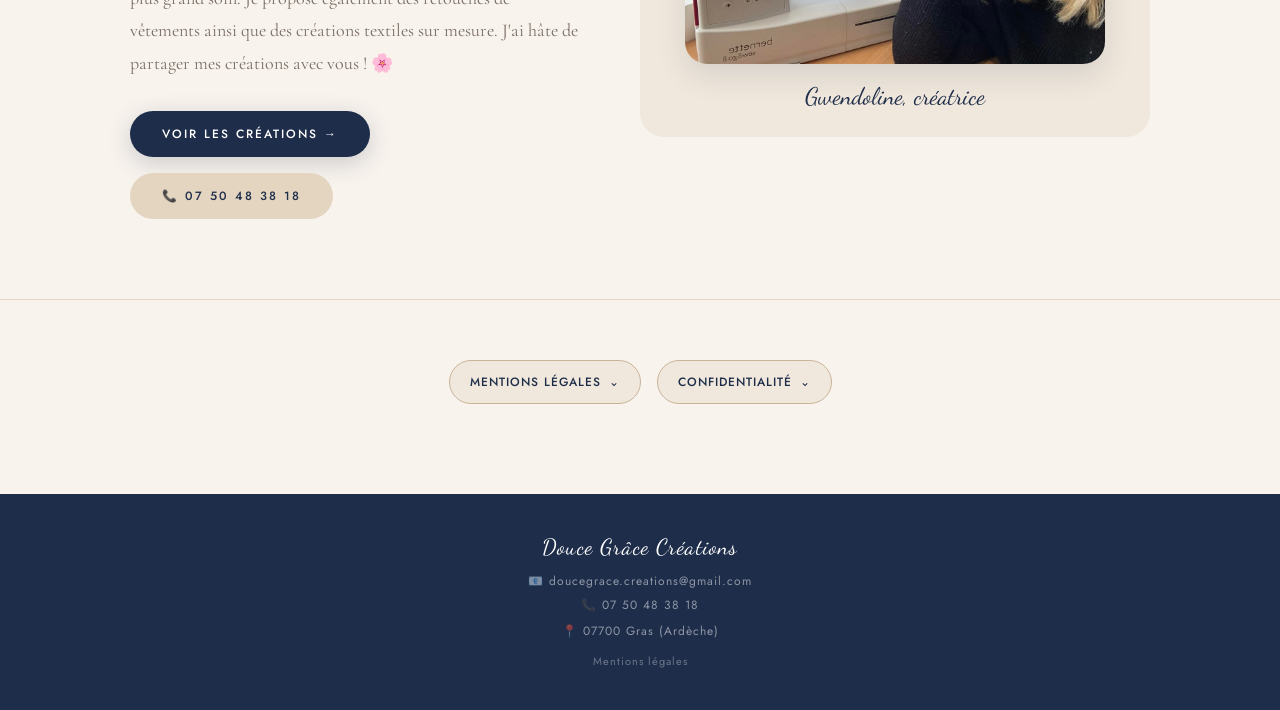
==== commit d91434fe: "Ajoute un menu de navigation pour mobile Sous 768 px, les liens du menu étaient masqués : avec une s" ====
--- a/index.html
+++ b/index.html
@@ -77,13 +77,14 @@
 <body>
 <nav id="main-nav">
   <a class="nav-brand" href="index.html">Douce Grâce</a>
-  <ul class="nav-links">
+  <ul class="nav-links" id="nav-links-list">
     <li><a href="index.html" class="active">Accueil</a></li>
     <li><a href="boutique.html">Boutique</a></li>
     <li><a href="tissus.html">Tissus</a></li>
     <li><a href="index.html#contact">Contact</a></li>
   </ul>
   <div class="nav-right">
+    <button class="nav-burger" onclick="toggleNav()" aria-label="Ouvrir le menu" aria-expanded="false" aria-controls="nav-links-list">☰</button>
     <a href="tel:0750483818" class="nav-tel">📞 07 50 48 38 18</a>
     <button class="cart-btn" onclick="toggleCart()">
       🛒
--- a/assets/site.css
+++ b/assets/site.css
@@ -1294,3 +1294,22 @@
 /* ── pages multiples ── */
 .shop-title { margin: 0 0 8px; }
 .nav-links a.active { color: var(--navy); }
+.nav-burger { display: none; background: none; border: none; font-size: 22px; line-height: 1; color: var(--navy); cursor: pointer; padding: 6px; }
+@media (max-width: 768px) {
+  .nav-burger { display: inline-flex; align-items: center; }
+  .nav-links.open {
+    display: flex;
+    position: absolute;
+    top: 100%;
+    left: 0;
+    right: 0;
+    flex-direction: column;
+    gap: 16px;
+    background: var(--beige-light);
+    padding: 18px 24px 22px;
+    border-bottom: 1px solid var(--beige-mid);
+    box-shadow: 0 16px 28px rgba(30,45,74,0.12);
+    z-index: 80;
+  }
+  .nav-links.open a { font-size: 13px; }
+}
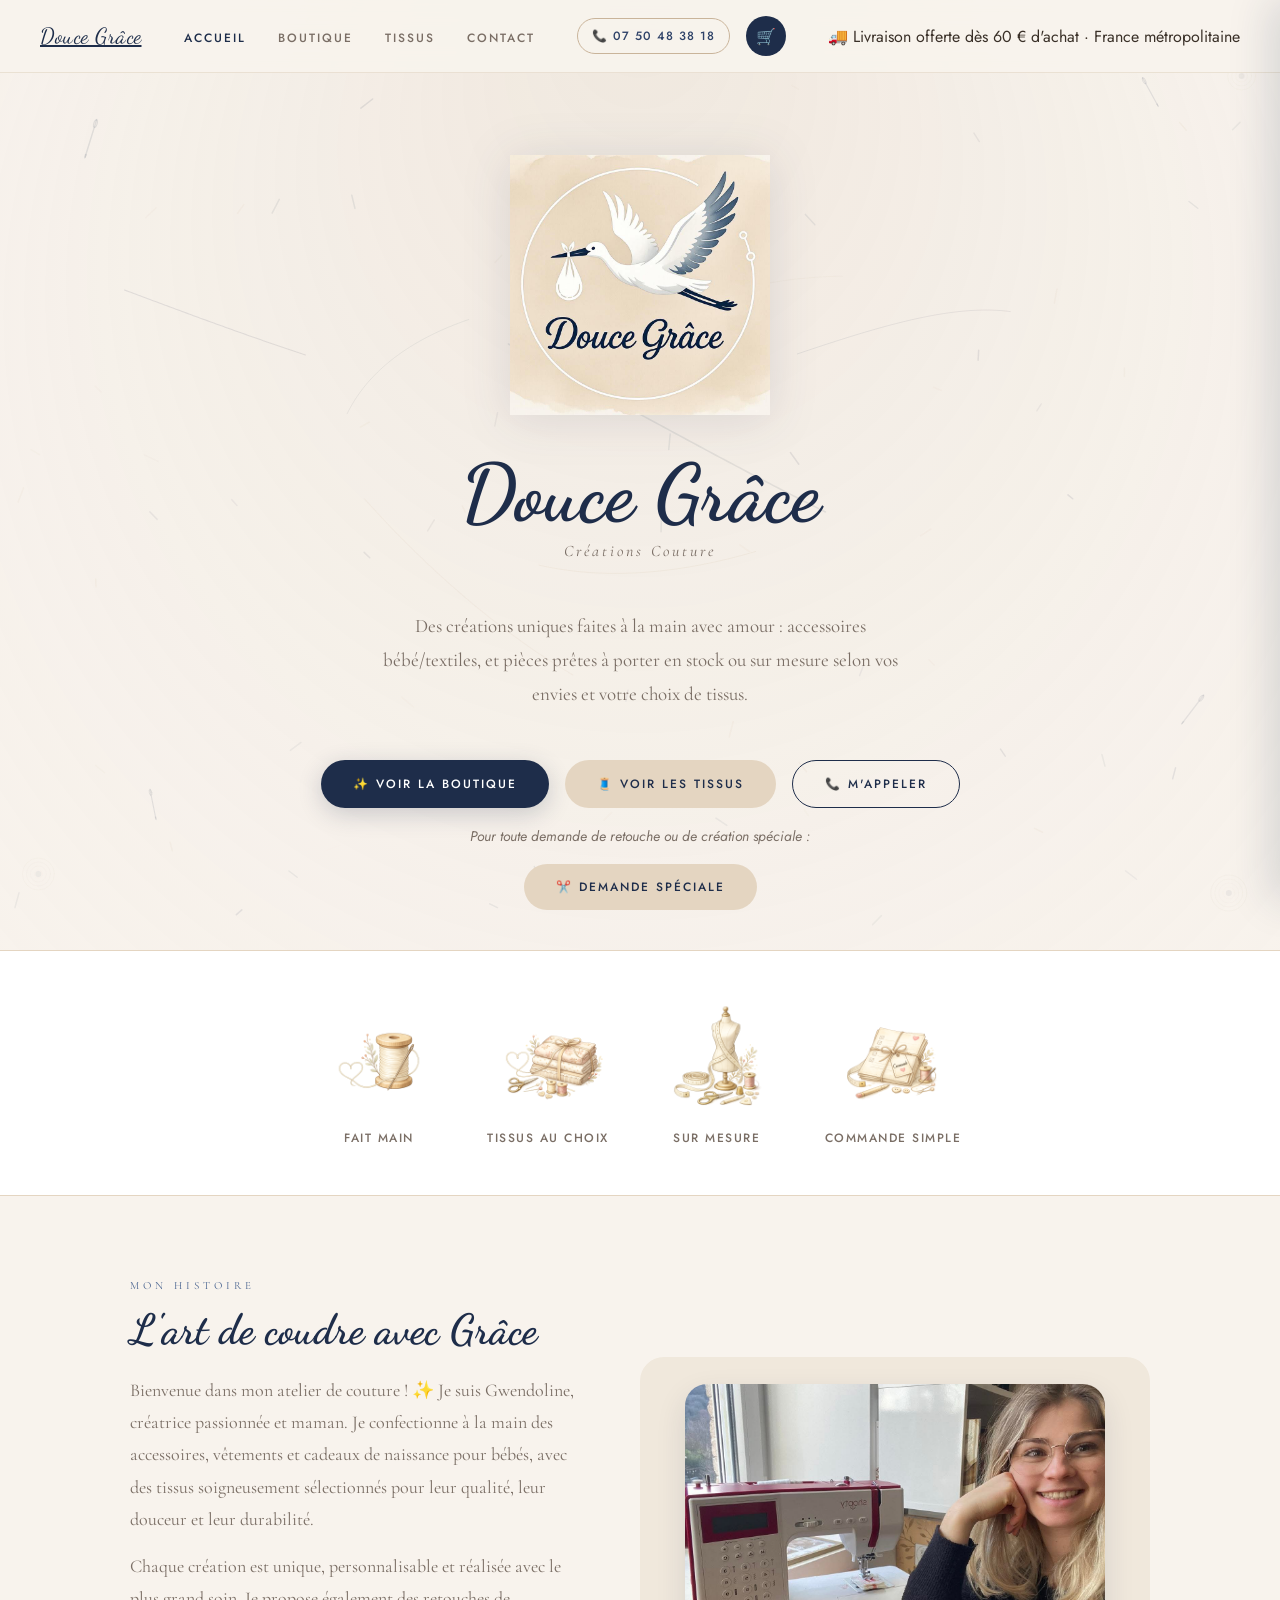
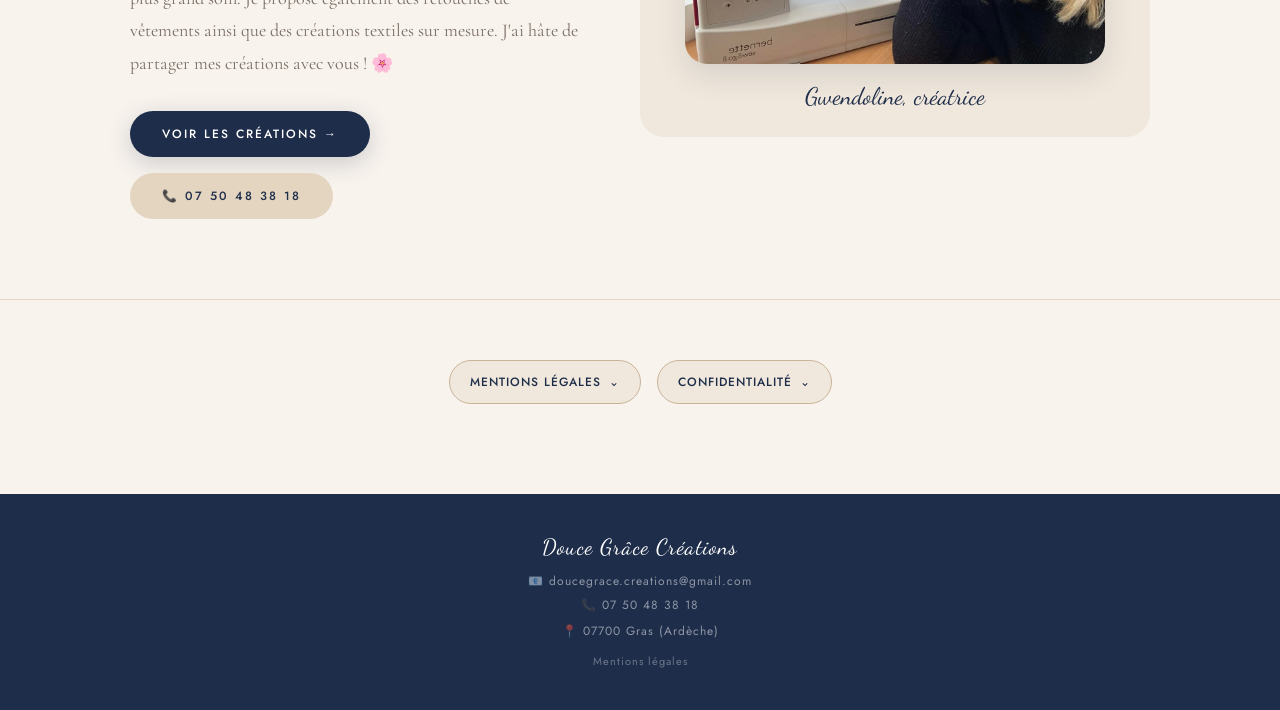
==== commit b55dc4fe: "Versionne le CSS et le JS pour éviter les caches périmés Le HTML mis à jour et l'ancien app.js en ca" ====
--- a/index.html
+++ b/index.html
@@ -37,7 +37,7 @@
 <link rel="preconnect" href="https://lh3.googleusercontent.com" crossorigin>
 <link rel="dns-prefetch" href="https://script.google.com">
 <link href="https://fonts.googleapis.com/css2?family=Cormorant+Garamond:ital,wght@0,300;0,400;0,600;1,300;1,400&family=Dancing+Script:wght@600;700&family=Jost:wght@300;400;500&display=swap" rel="stylesheet">
-<link rel="stylesheet" href="assets/site.css">
+<link rel="stylesheet" href="assets/site.css?v=90f15206">
 
 <!-- Données structurées JSON-LD (référencement Google) -->
 <script type="application/ld+json">
@@ -422,6 +422,6 @@
 </div>
 
 <div id="toast" class="toast"></div>
-<script src="assets/app.js"></script>
+<script src="assets/app.js?v=2d6e066d"></script>
 </body>
 </html>
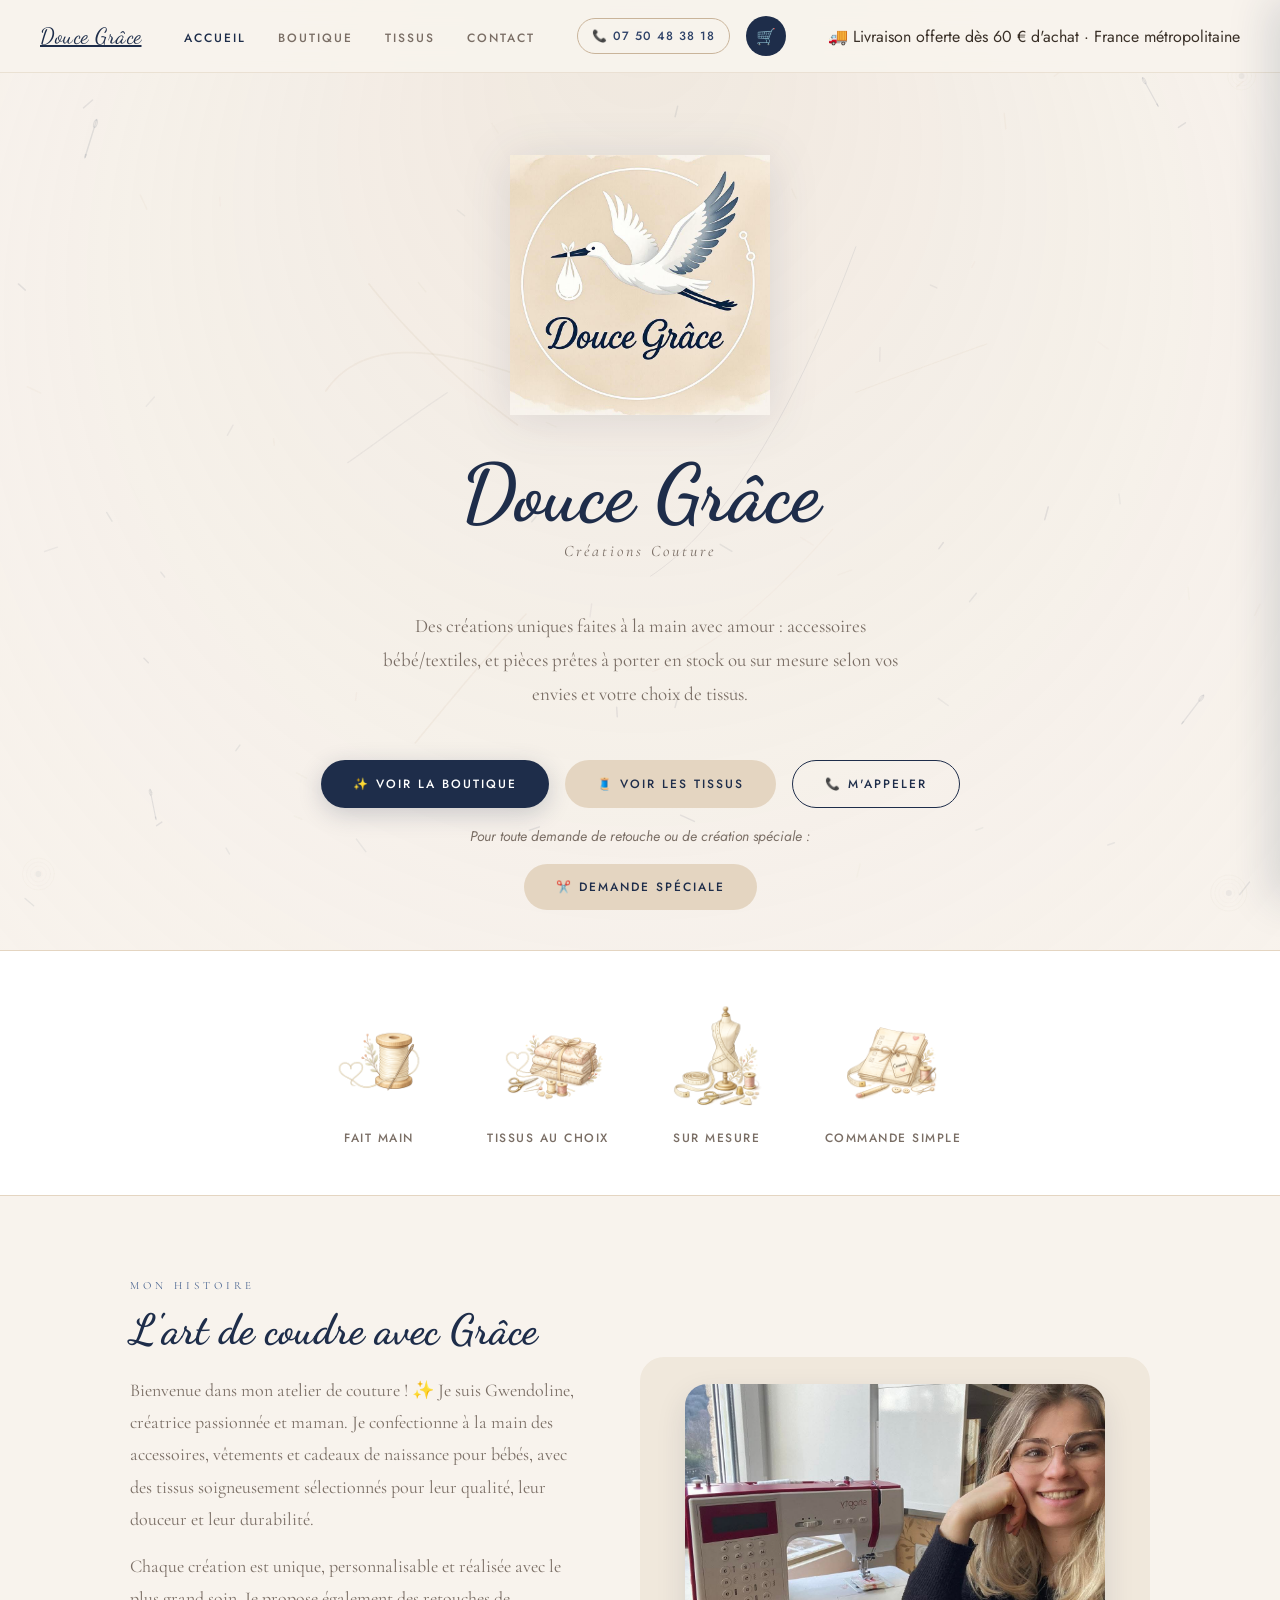
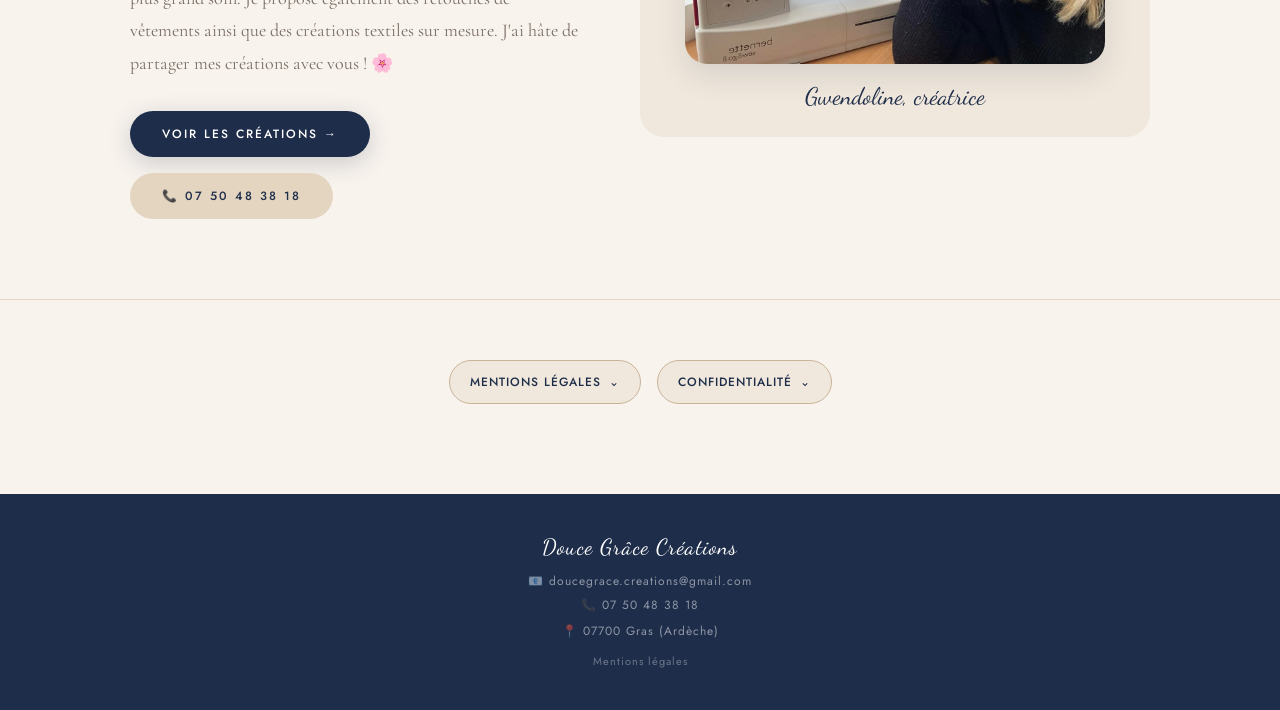
==== commit 7ebd1462: "Adopte des adresses sans .html : /boutique/ et /tissus/ Le site utilise maintenant un dossier par se" ====
--- a/index.html
+++ b/index.html
@@ -37,7 +37,7 @@
 <link rel="preconnect" href="https://lh3.googleusercontent.com" crossorigin>
 <link rel="dns-prefetch" href="https://script.google.com">
 <link href="https://fonts.googleapis.com/css2?family=Cormorant+Garamond:ital,wght@0,300;0,400;0,600;1,300;1,400&family=Dancing+Script:wght@600;700&family=Jost:wght@300;400;500&display=swap" rel="stylesheet">
-<link rel="stylesheet" href="assets/site.css?v=90f15206">
+<link rel="stylesheet" href="assets/site.css?v=6b8c4678">
 
 <!-- Données structurées JSON-LD (référencement Google) -->
 <script type="application/ld+json">
@@ -76,12 +76,12 @@
 </head>
 <body>
 <nav id="main-nav">
-  <a class="nav-brand" href="index.html">Douce Grâce</a>
+  <a class="nav-brand" href="./">Douce Grâce</a>
   <ul class="nav-links" id="nav-links-list">
-    <li><a href="index.html" class="active">Accueil</a></li>
-    <li><a href="boutique.html">Boutique</a></li>
-    <li><a href="tissus.html">Tissus</a></li>
-    <li><a href="index.html#contact">Contact</a></li>
+    <li><a href="./" class="active">Accueil</a></li>
+    <li><a href="boutique/">Boutique</a></li>
+    <li><a href="tissus/">Tissus</a></li>
+    <li><a href="#contact">Contact</a></li>
   </ul>
   <div class="nav-right">
     <button class="nav-burger" onclick="toggleNav()" aria-label="Ouvrir le menu" aria-expanded="false" aria-controls="nav-links-list">☰</button>
@@ -118,8 +118,8 @@
 
   <!-- ligne 1 -->
   <div style="display:flex;gap:16px;flex-wrap:wrap;justify-content:center;">
-  <a class="btn btn-primary" href="boutique.html">✨ Voir la boutique</a>
-  <a class="btn btn-soft" href="tissus.html">🧵 Voir les tissus</a>
+  <a class="btn btn-primary" href="boutique/">✨ Voir la boutique</a>
+  <a class="btn btn-soft" href="tissus/">🧵 Voir les tissus</a>
   <a href="tel:0750483818" class="btn btn-outline">📞 M'appeler</a>
 </div>
 
@@ -169,7 +169,7 @@
 
 J'ai hâte de partager mes créations avec vous ! 🌸</p>
       <div style="margin-top:32px;display:flex;gap:16px;flex-wrap:wrap;">
-        <a class="btn btn-primary" href="boutique.html">Voir les créations →</a>
+        <a class="btn btn-primary" href="boutique/">Voir les créations →</a>
         <a href="tel:0750483818" class="btn btn-soft">📞 07 50 48 38 18</a>
       </div>
     </div>
@@ -422,6 +422,6 @@
 </div>
 
 <div id="toast" class="toast"></div>
-<script src="assets/app.js?v=2d6e066d"></script>
+<script src="assets/app.js?v=85655827"></script>
 </body>
 </html>
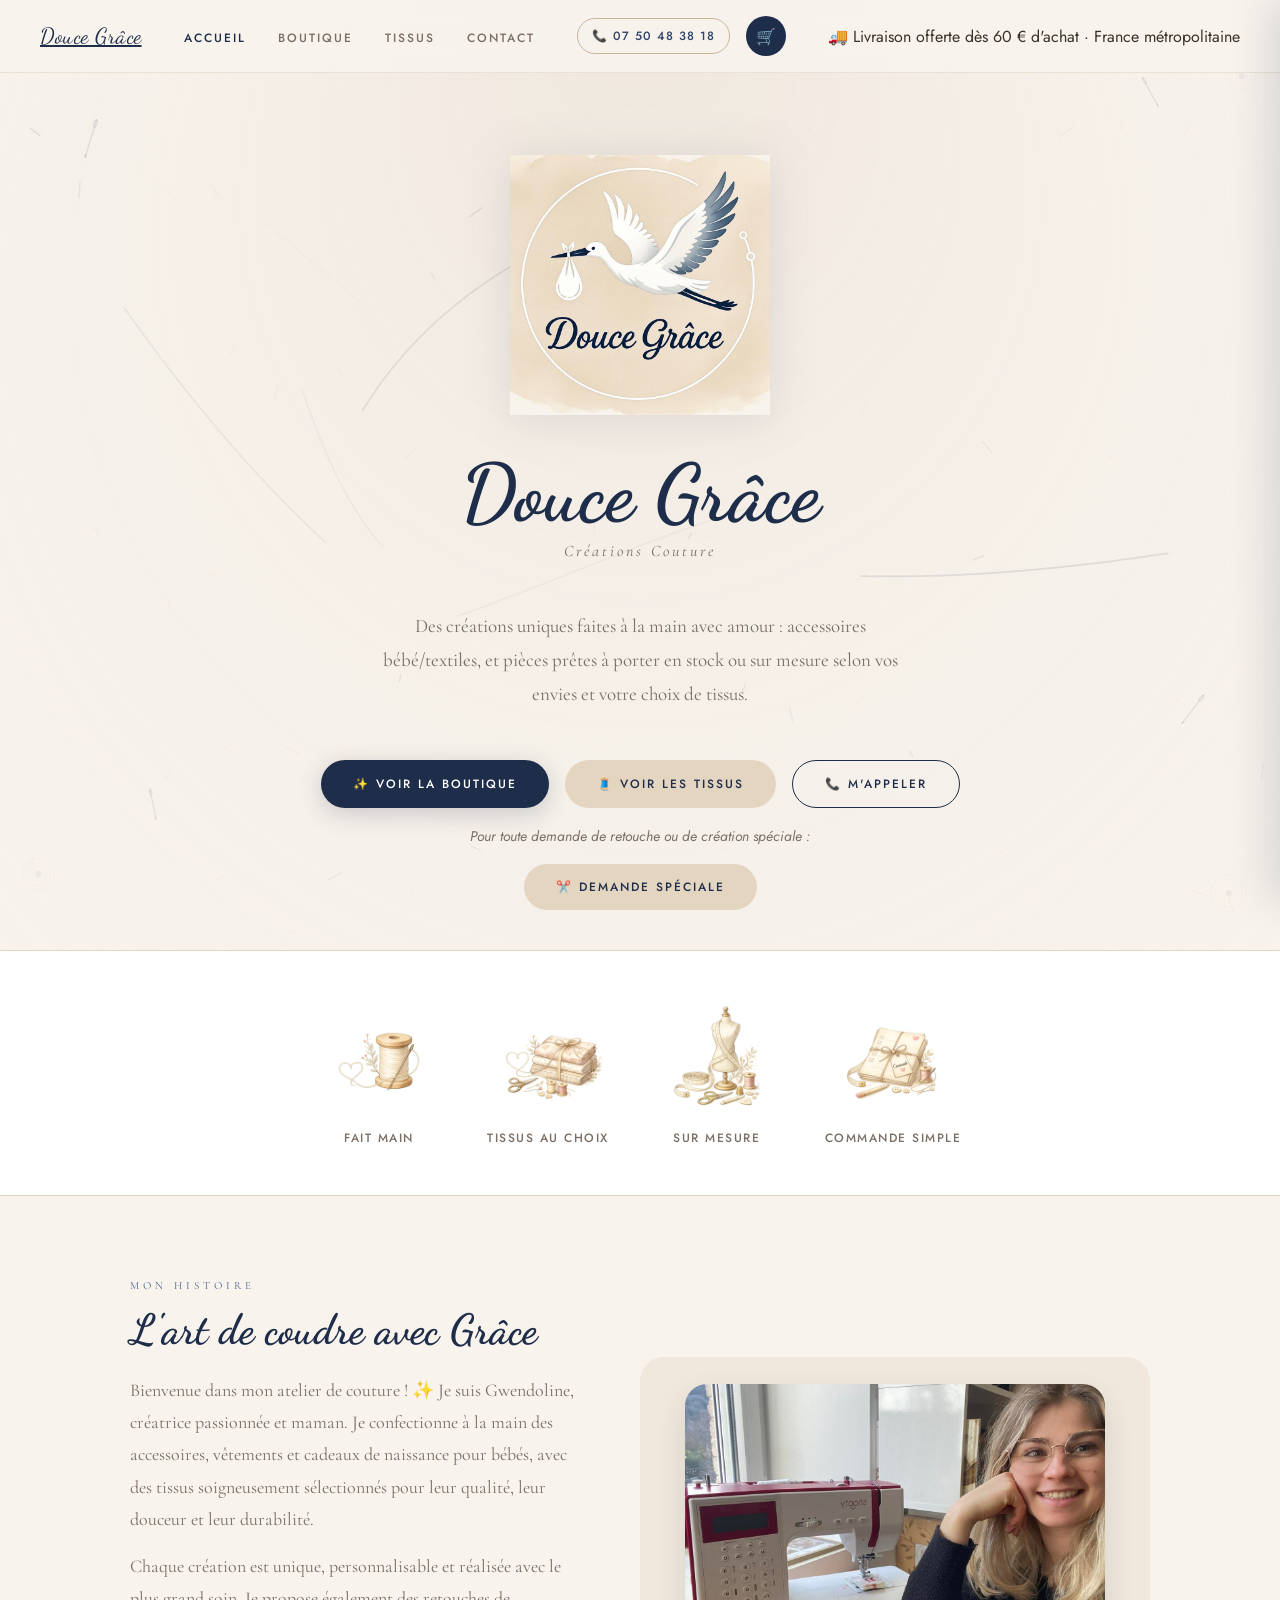
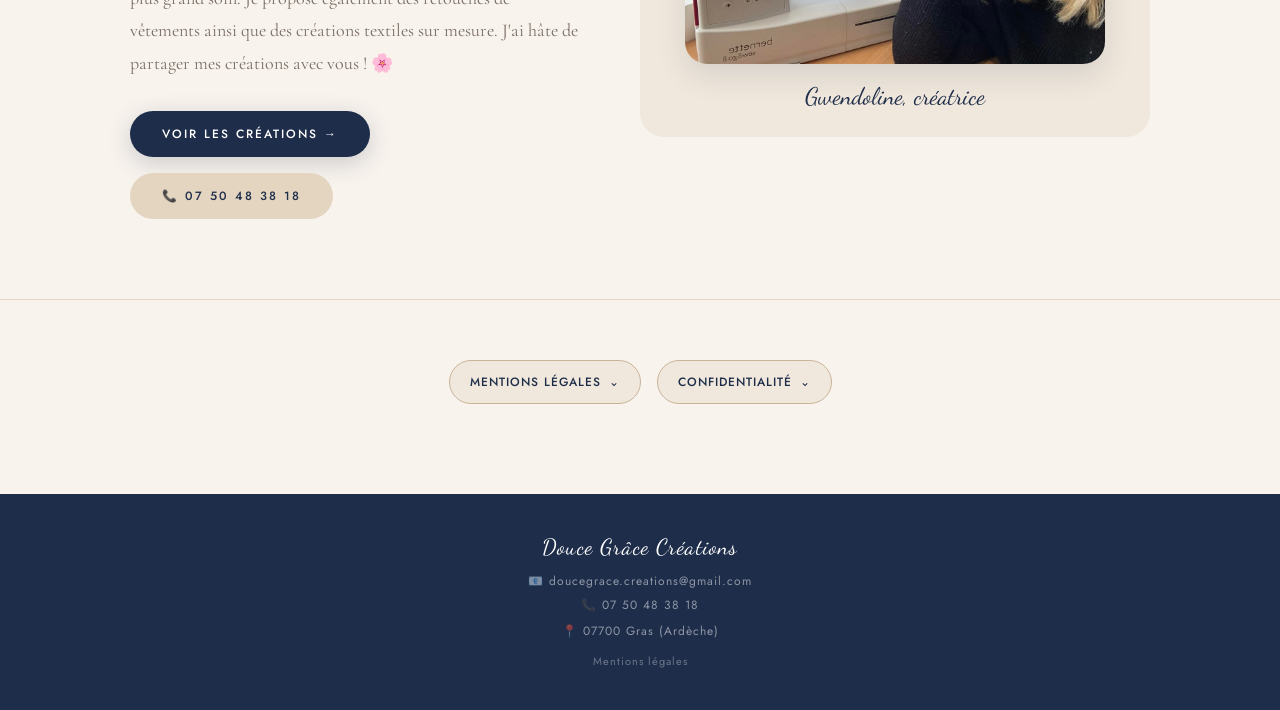
==== commit d4633559: "Affiche le catalogue sans attente : squelettes immédiats et cache local Le grille restait vide penda" ====
--- a/index.html
+++ b/index.html
@@ -35,6 +35,8 @@
 <meta name="theme-color" content="#1e2d4a">
 <link rel="preconnect" href="https://fonts.googleapis.com">
 <link rel="preconnect" href="https://lh3.googleusercontent.com" crossorigin>
+<link rel="preconnect" href="https://script.google.com" crossorigin>
+<link rel="preconnect" href="https://script.googleusercontent.com" crossorigin>
 <link rel="dns-prefetch" href="https://script.google.com">
 <link href="https://fonts.googleapis.com/css2?family=Cormorant+Garamond:ital,wght@0,300;0,400;0,600;1,300;1,400&family=Dancing+Script:wght@600;700&family=Jost:wght@300;400;500&display=swap" rel="stylesheet">
 <link rel="stylesheet" href="assets/site.css?v=6b8c4678">
@@ -422,6 +424,6 @@
 </div>
 
 <div id="toast" class="toast"></div>
-<script src="assets/app.js?v=85655827"></script>
+<script src="assets/app.js?v=20261108swr"></script>
 </body>
 </html>
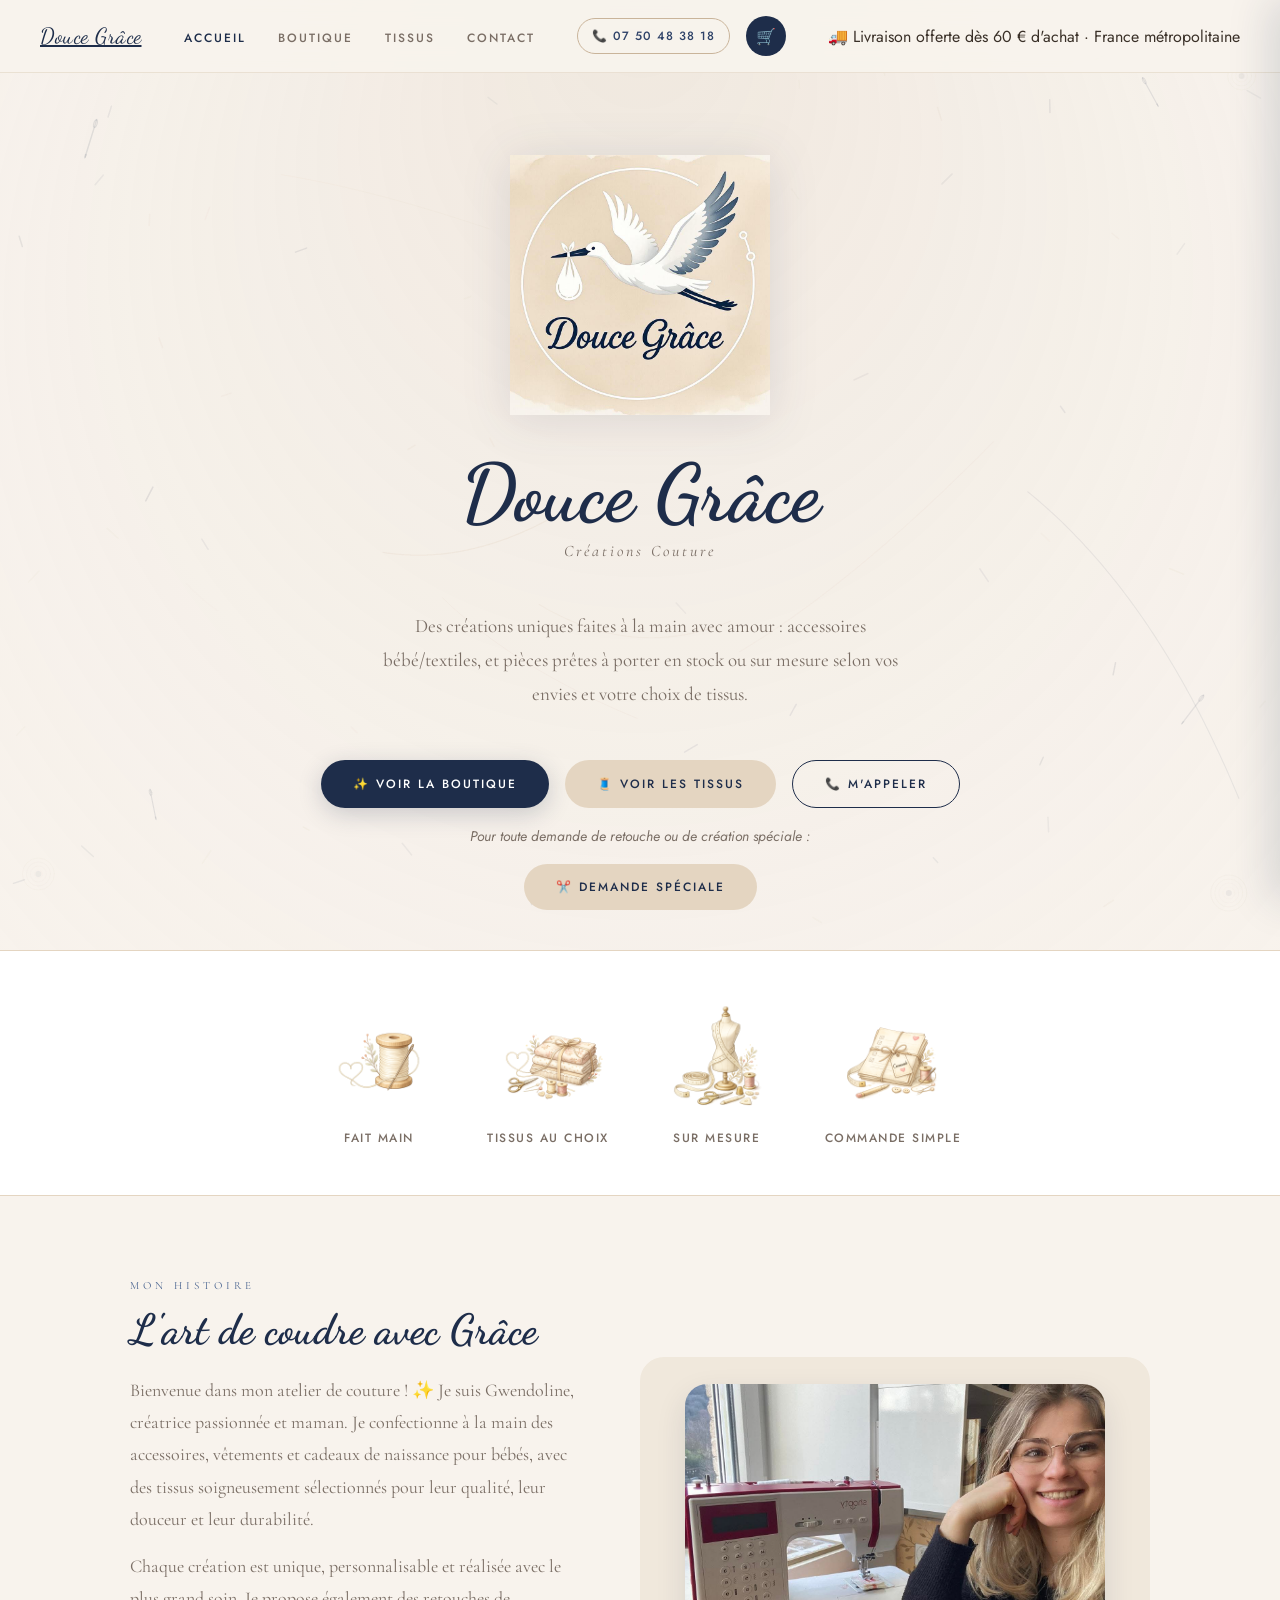
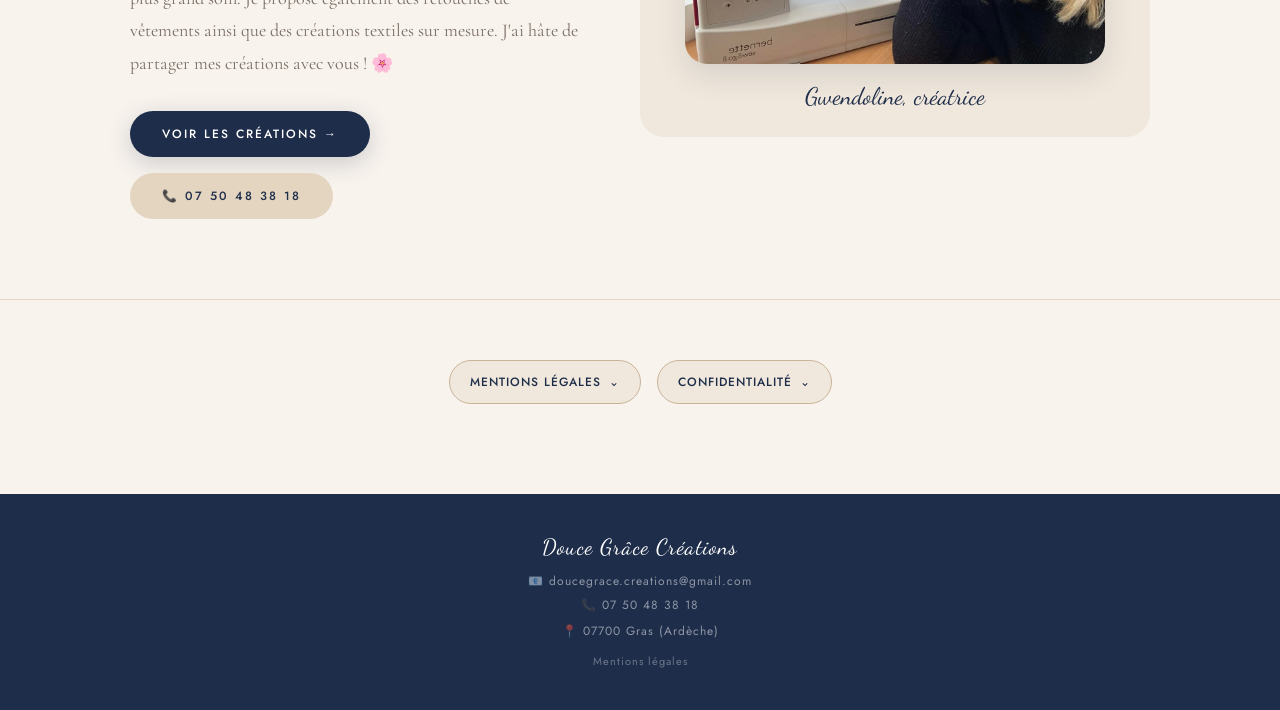
==== commit 25224d68: "Précharge les tissus depuis l'accueil La réponse d'Apps Script varie de 1,5 à 5,5 s : en préparant l" ====
--- a/index.html
+++ b/index.html
@@ -424,6 +424,6 @@
 </div>
 
 <div id="toast" class="toast"></div>
-<script src="assets/app.js?v=20261108swr"></script>
+<script src="assets/app.js?v=20261108b"></script>
 </body>
 </html>
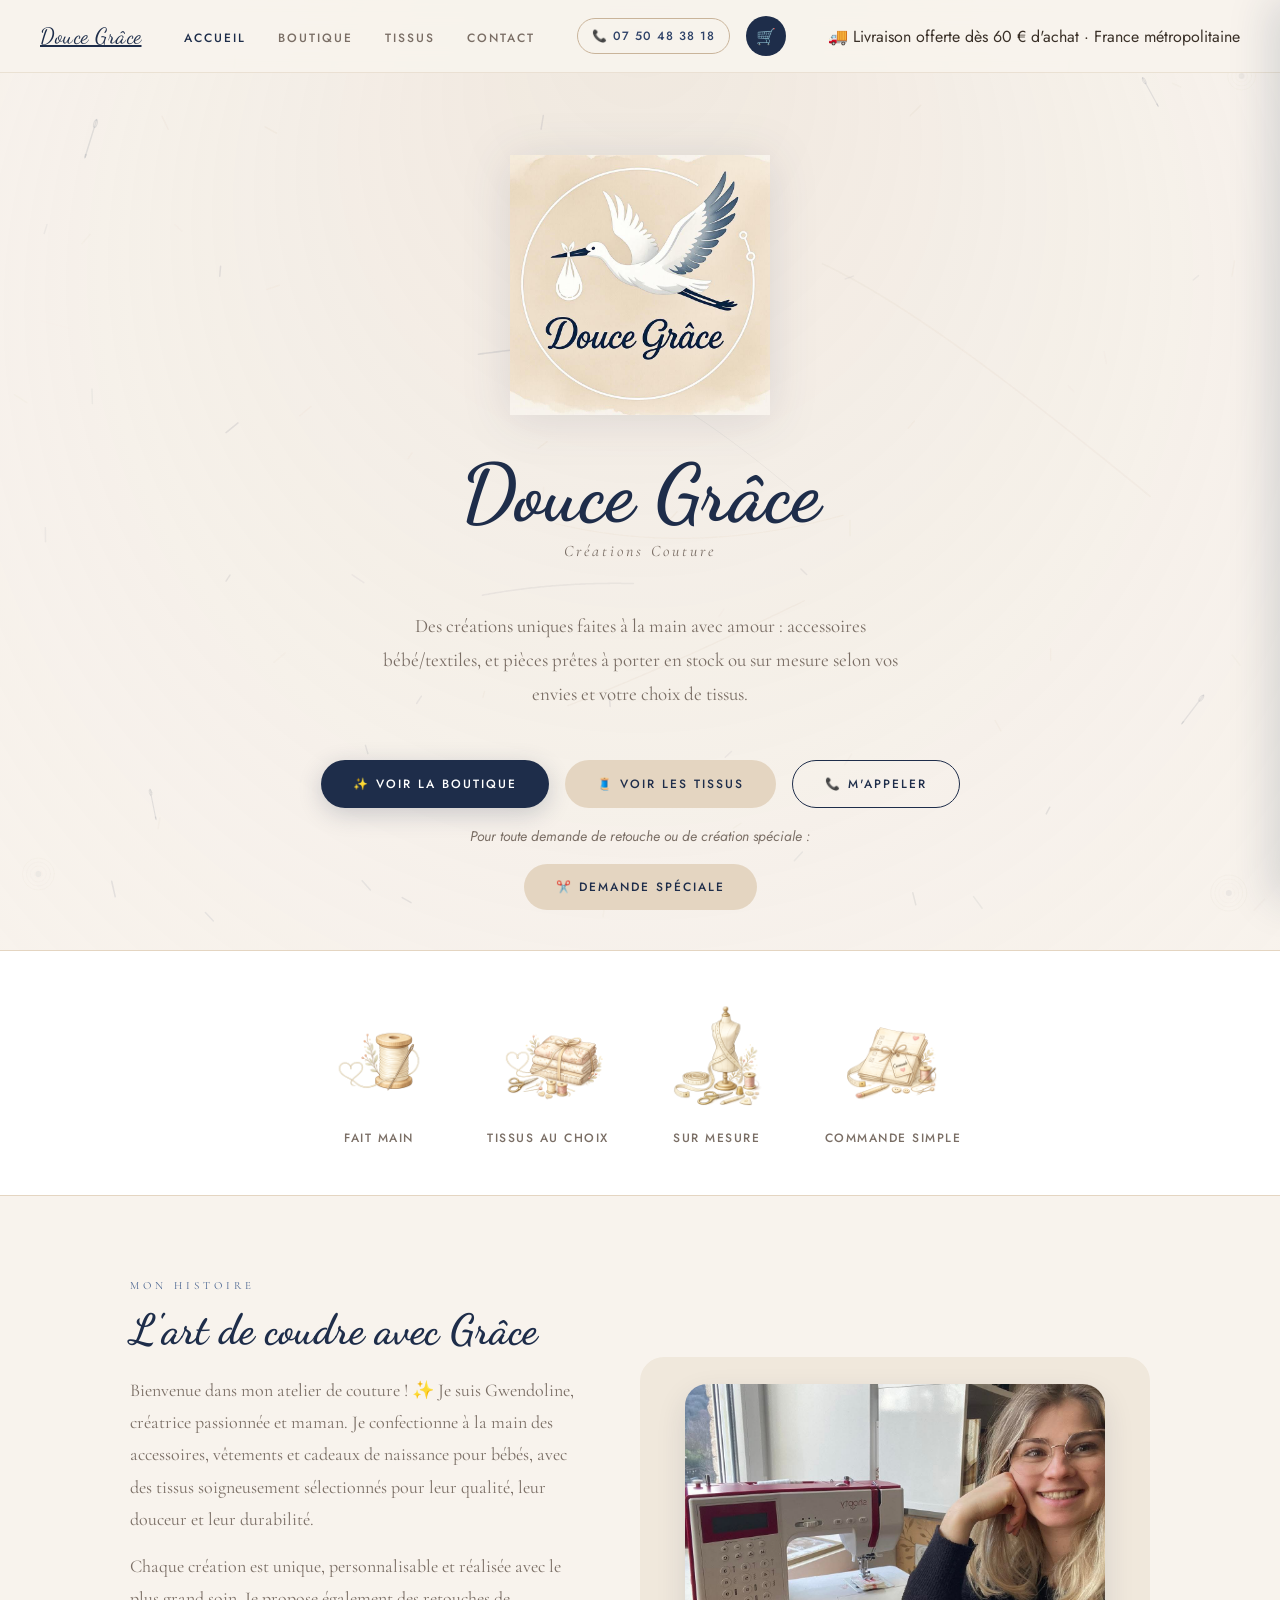
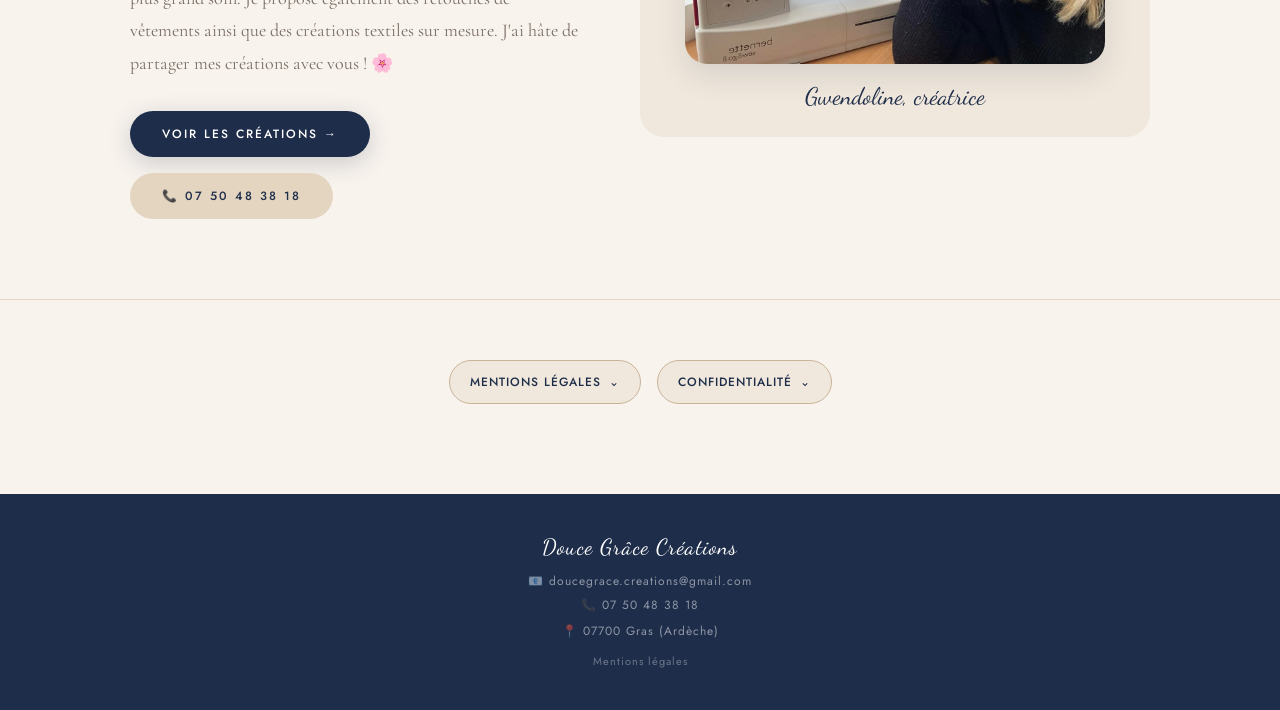
==== commit db7aff9b: "Montre la photo des articles dans le panier Le panier n'enregistrait que l'emoji et affichait « Tiss" ====
--- a/index.html
+++ b/index.html
@@ -424,6 +424,6 @@
 </div>
 
 <div id="toast" class="toast"></div>
-<script src="assets/app.js?v=20261108b"></script>
+<script src="assets/app.js?v=20261108c"></script>
 </body>
 </html>
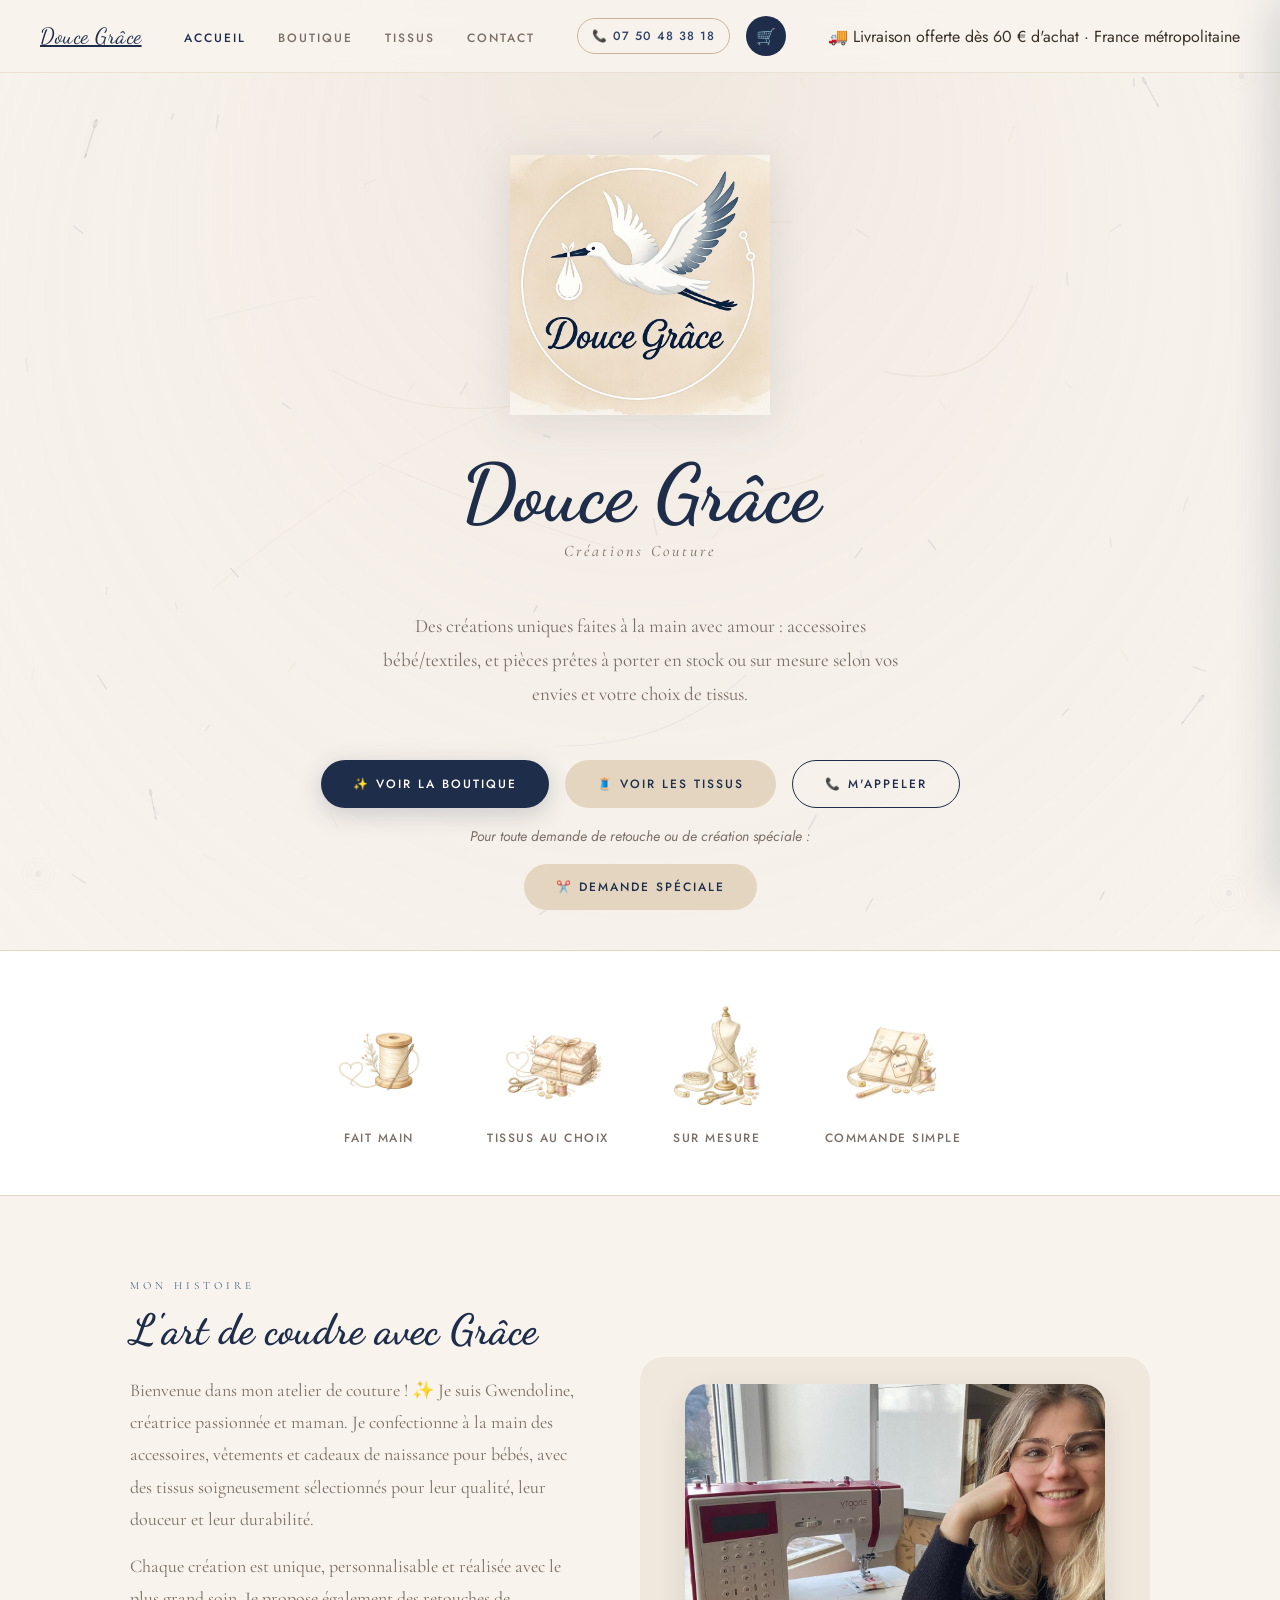
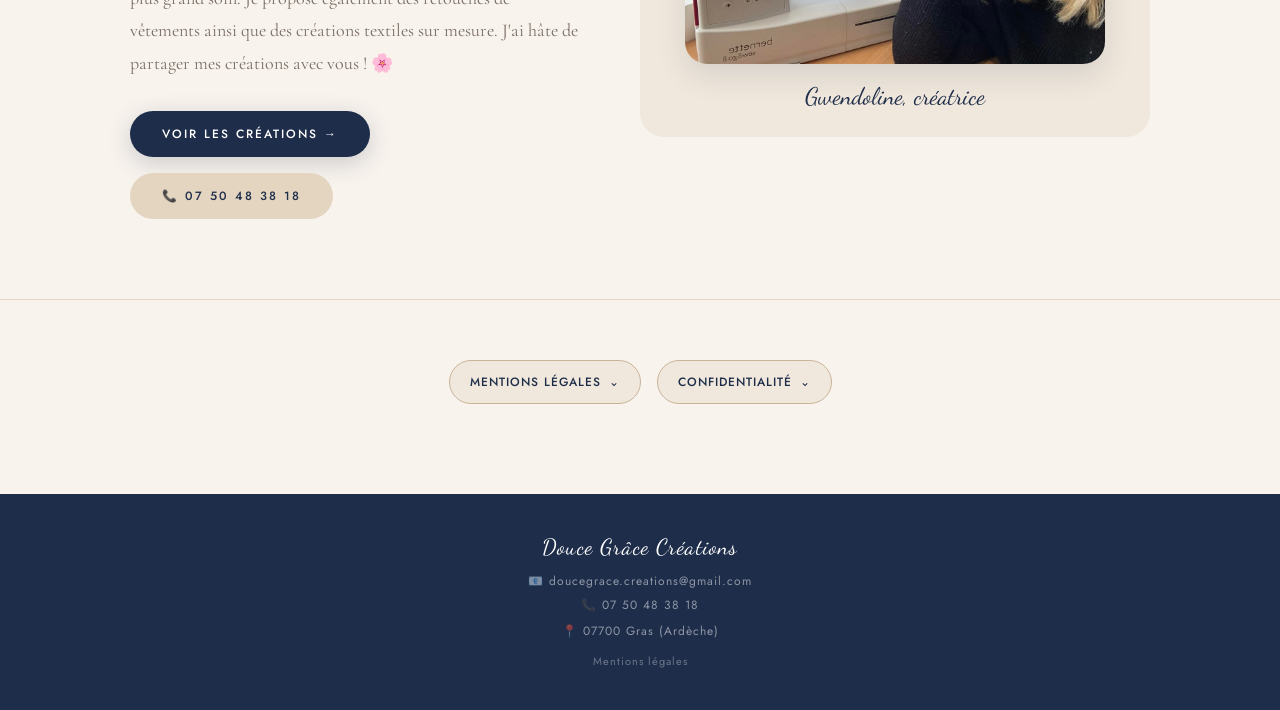
==== commit 8981055e: "N'accepte plus de commande sans paiement La commande se fait uniquement par carte : le lien « Je pré" ====
--- a/index.html
+++ b/index.html
@@ -278,7 +278,7 @@
       <span class="cart-total-label">Total estimé (TTC hors frais de port)</span>
       <span class="cart-total-amount" id="cart-total">0 €</span>
     </div>
-    <p class="cart-note">💡 Paiement en ligne sécurisé par carte (ou、Apple Pay, Google Pay). Vous pouvez aussi commander sans paiement et être recontactée.</p>
+    <p class="cart-note">💡 Paiement en ligne sécurisé par carte (ou Apple Pay, Google Pay).</p>
     <button class="btn btn-primary" style="width:100%;justify-content:center;" onclick="openOrder()">Envoyer ma commande →</button>
   </div>
 </div>
@@ -363,7 +363,7 @@
       <button class="btn btn-outline" onclick="closeOrder()">Annuler</button>
     </div>
     <p style="text-align:center;font-size:11px;color:var(--text-light);margin-top:14px;">
-      Paiement 100% sécurisé par Stripe · <a href="javascript:void(0)" onclick="sendOrder()" style="color:var(--text-light);text-decoration:underline;">Je préfère commander sans paiement en ligne</a>
+      Paiement 100% sécurisé par Stripe
     </p>
   </div>
 </div>
@@ -424,6 +424,6 @@
 </div>
 
 <div id="toast" class="toast"></div>
-<script src="assets/app.js?v=20261108c"></script>
+<script src="assets/app.js?v=20261108d"></script>
 </body>
 </html>
